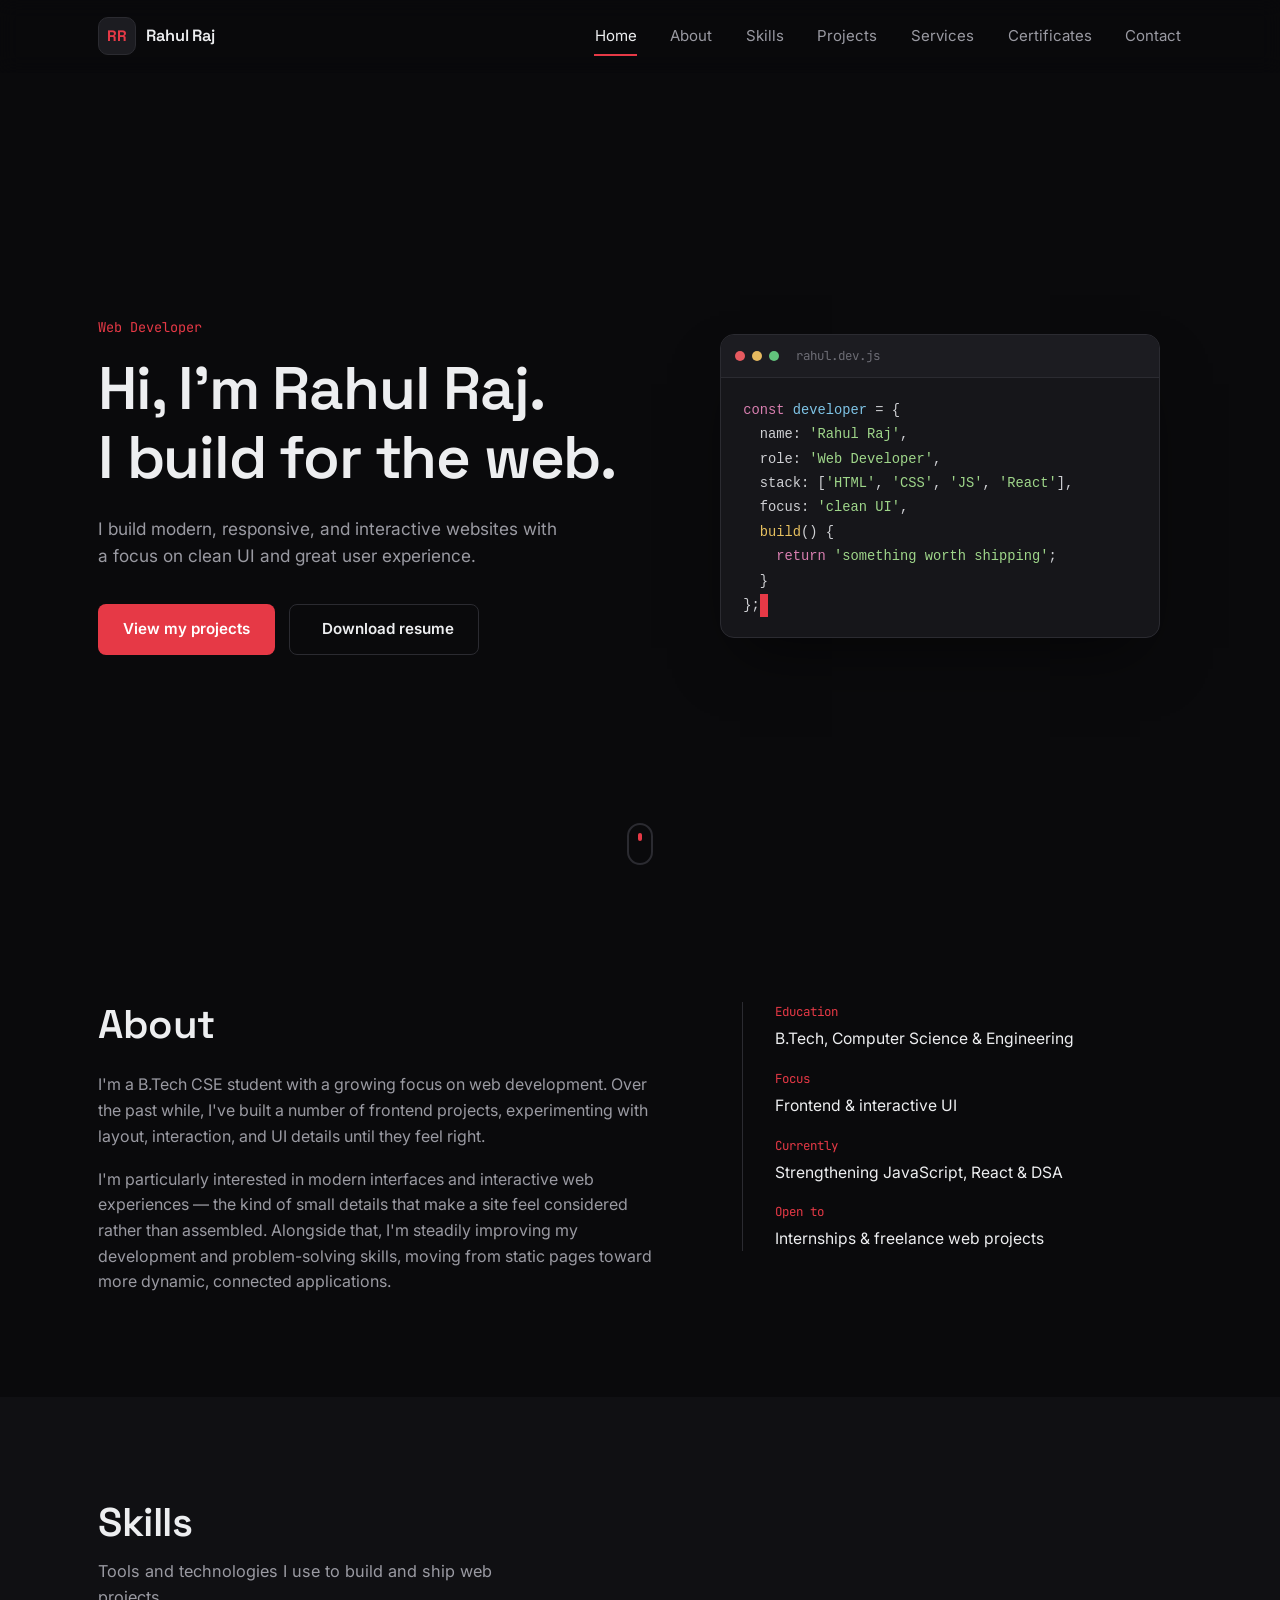
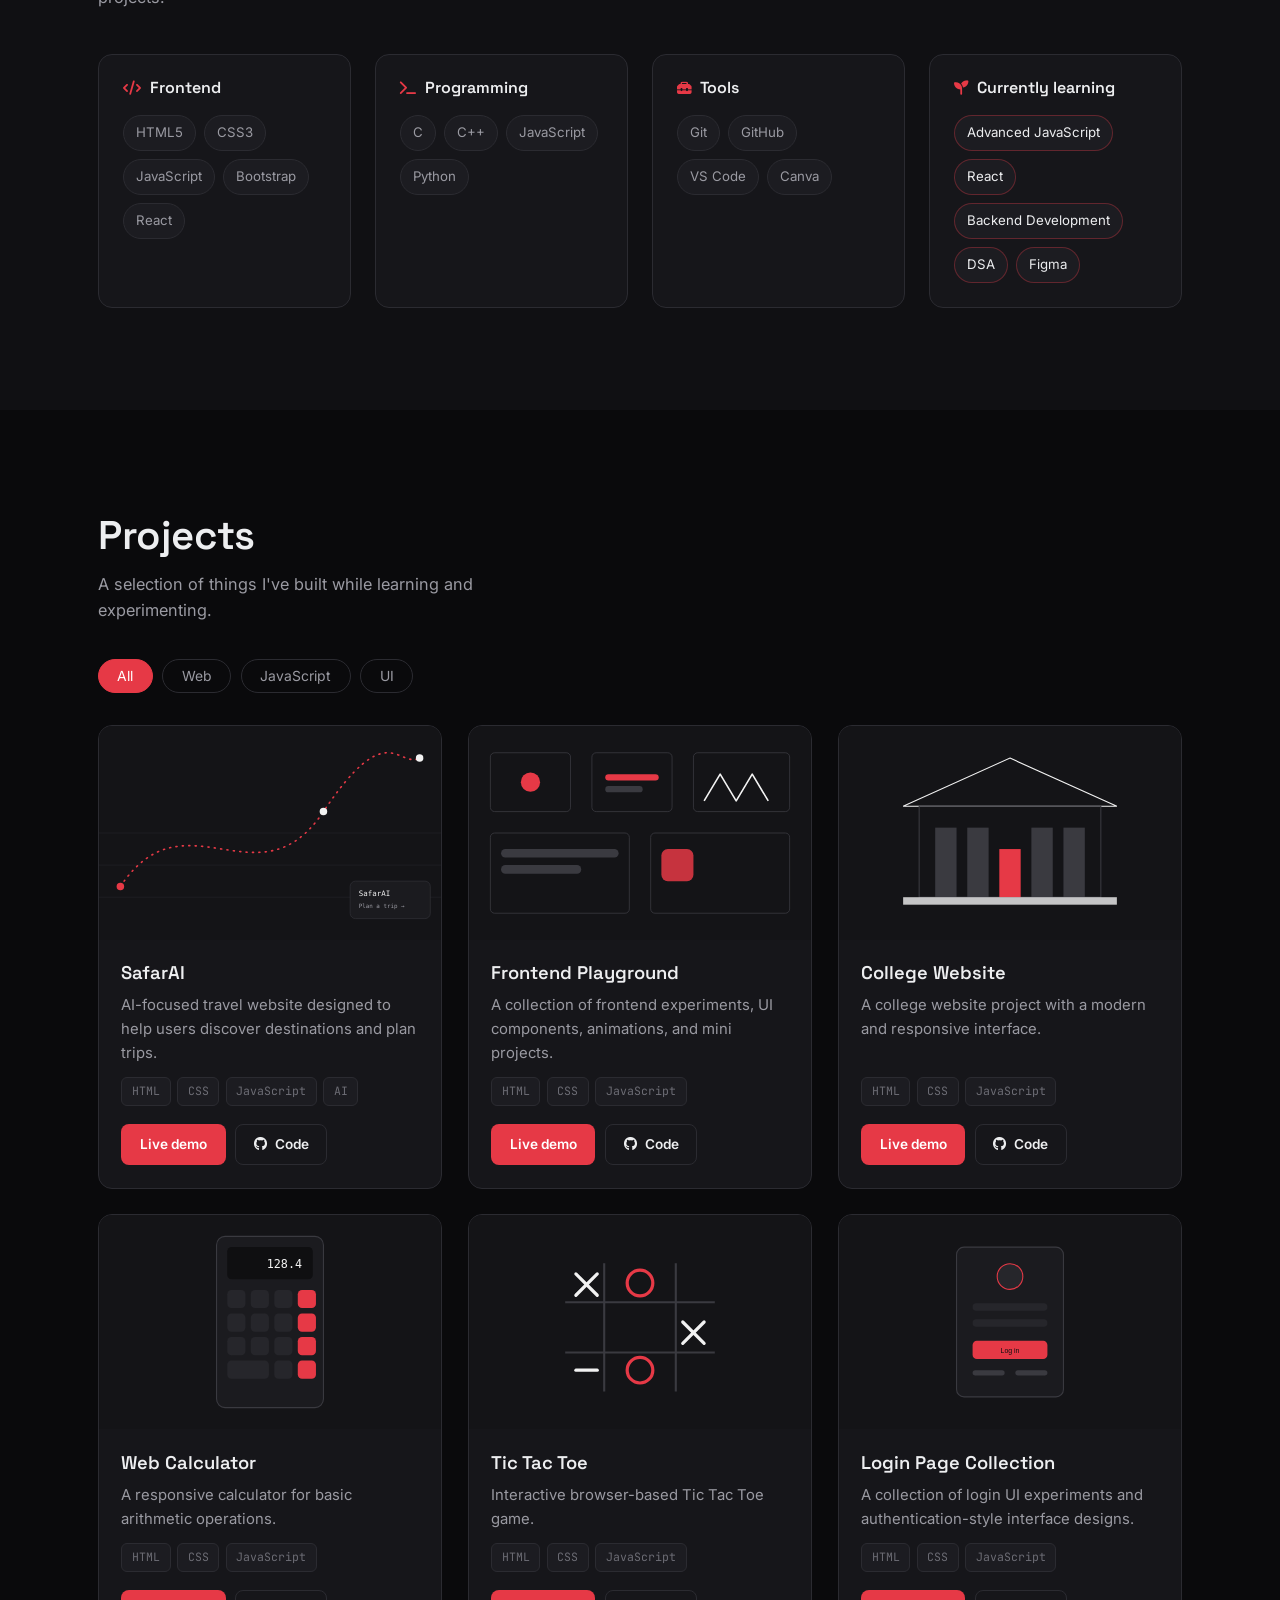
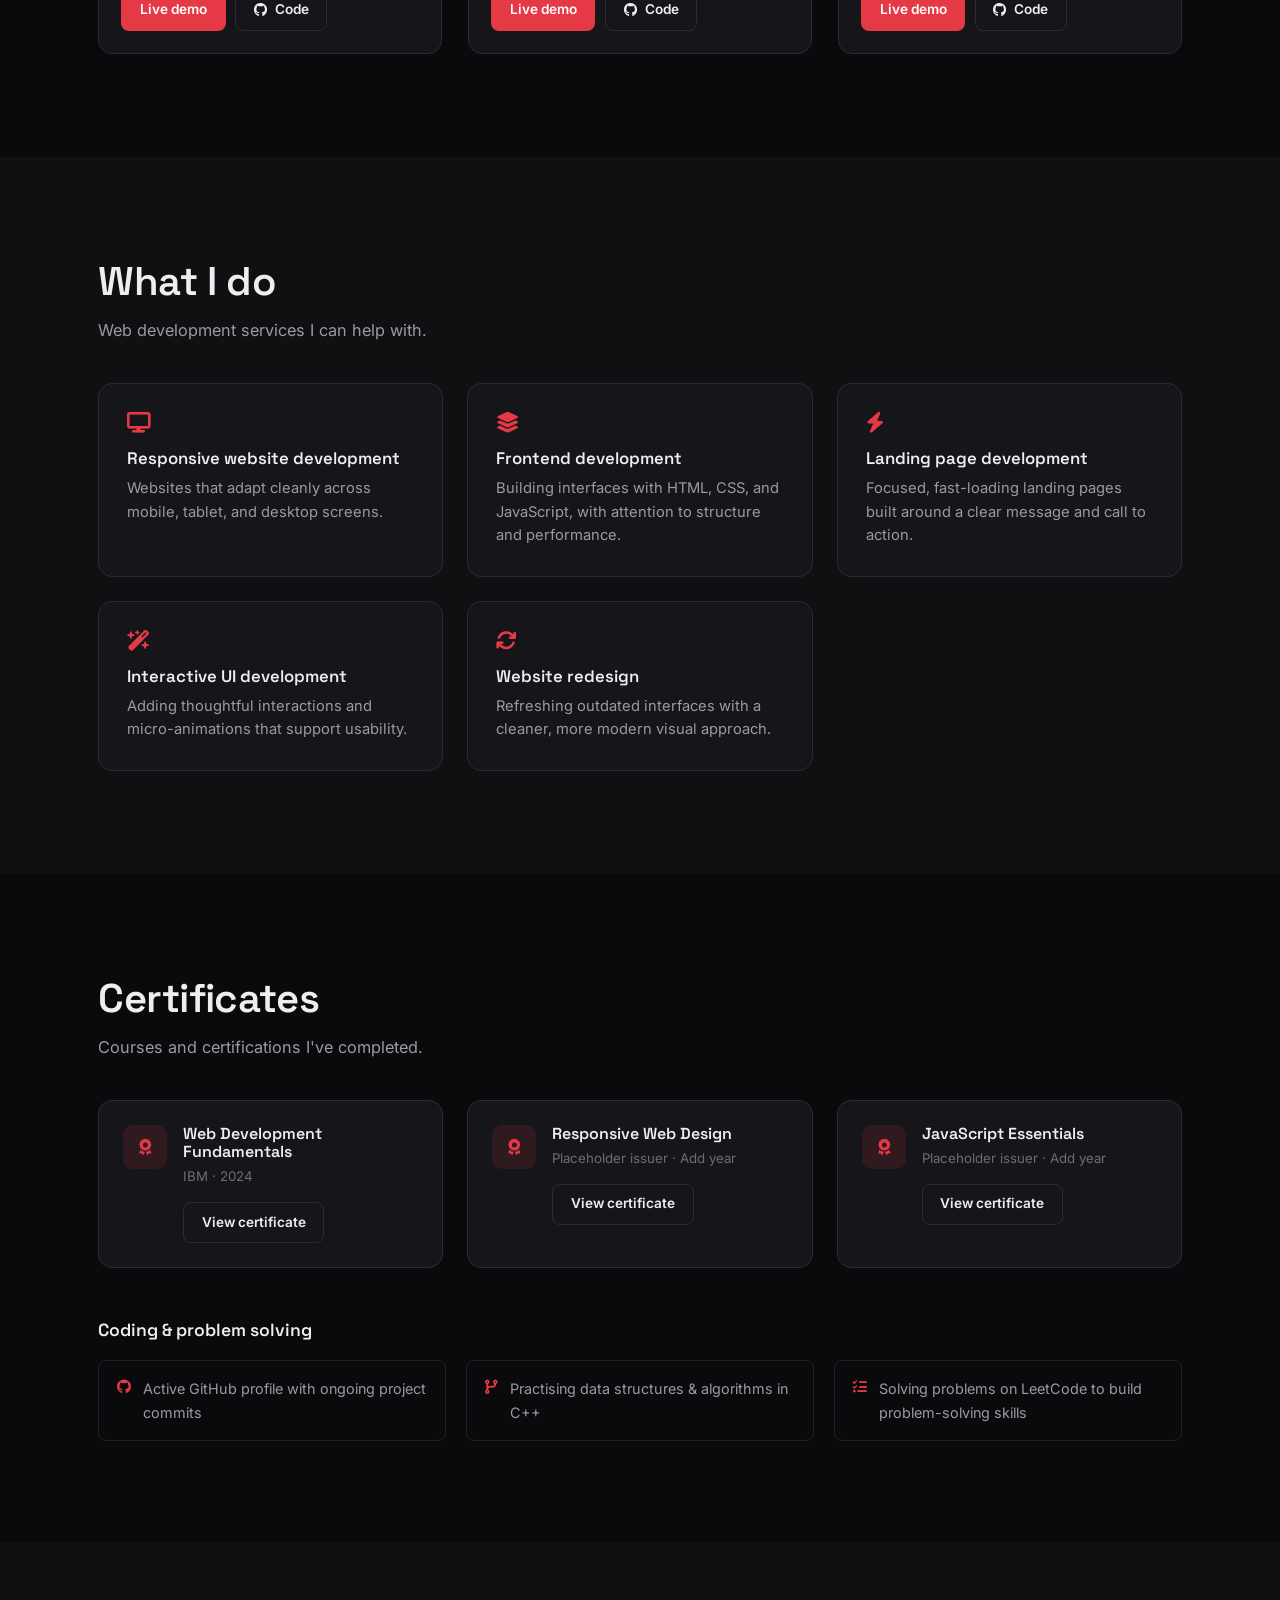
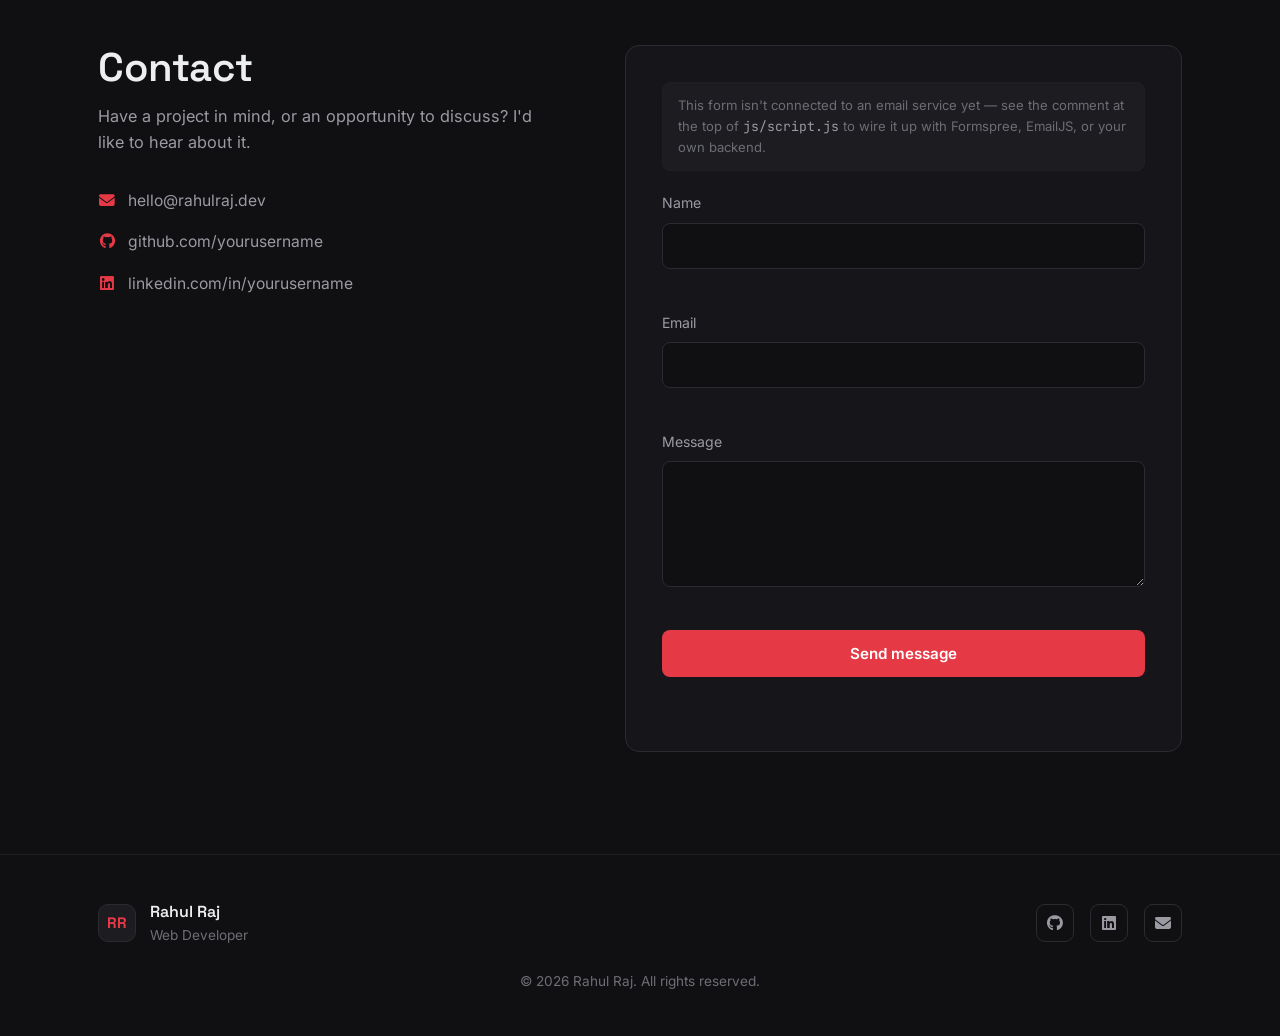
==== index.html @ 6345ec0f "Add files via upload" ====
<!DOCTYPE html>
<html lang="en">
<head>
<meta charset="UTF-8">
<meta name="viewport" content="width=device-width, initial-scale=1.0">
<title>Rahul Raj | Web Developer</title>
<meta name="description" content="Rahul Raj is a Web Developer building modern, responsive, and interactive web experiences. Explore his projects, skills, certificates, and work.">
<meta name="keywords" content="Rahul Raj, Web Developer, Frontend Developer, B.Tech CSE, JavaScript Developer, Portfolio">
<meta name="author" content="Rahul Raj">
<link rel="canonical" href="https://example.com/">

<!-- Open Graph -->
<meta property="og:type" content="website">
<meta property="og:title" content="Rahul Raj | Web Developer">
<meta property="og:description" content="Rahul Raj is a Web Developer building modern, responsive, and interactive web experiences.">
<meta property="og:image" content="assets/images/project-safarai.svg">
<meta property="og:url" content="https://example.com/">

<link rel="icon" type="image/svg+xml" href="assets/icons/favicon.svg">

<!-- Fonts: Space Grotesk (headings/wordmark) + Inter (body) + JetBrains Mono (code accents) -->
<link rel="preconnect" href="https://fonts.googleapis.com">
<link rel="preconnect" href="https://fonts.gstatic.com" crossorigin>
<link href="https://fonts.googleapis.com/css2?family=Space+Grotesk:wght@500;600;700&family=Inter:wght@400;500;600;700&family=JetBrains+Mono:wght@400;500&display=swap" rel="stylesheet">

<!-- Font Awesome -->
<link rel="stylesheet" href="https://cdnjs.cloudflare.com/ajax/libs/font-awesome/6.5.2/css/all.min.css" integrity="sha512-SnH5WK+bZxgPHs44uWIX+LLJAJ9/2PkPKZ5QiAj6Ta86w+fsb2TkcmfRyVX3pBnMFcV7oQPJkl9QevSCWr3W6A==" crossorigin="anonymous" referrerpolicy="no-referrer">

<link rel="stylesheet" href="css/style.css">
</head>
<body>

<a class="skip-link" href="#main">Skip to main content</a>

<!-- ================= NAVBAR ================= -->
<header class="navbar" id="navbar">
  <div class="navbar-inner">
    <a href="#home" class="brand" aria-label="Rahul Raj, home">
      <span class="brand-mark" aria-hidden="true">RR</span>
      <span class="brand-name">Rahul&nbsp;Raj</span>
    </a>

    <nav class="nav-links" id="navLinks" aria-label="Primary">
      <ul>
        <li><a href="#home" class="nav-link active-link" data-nav>Home</a></li>
        <li><a href="#about" class="nav-link" data-nav>About</a></li>
        <li><a href="#skills" class="nav-link" data-nav>Skills</a></li>
        <li><a href="#projects" class="nav-link" data-nav>Projects</a></li>
        <li><a href="#services" class="nav-link" data-nav>Services</a></li>
        <li><a href="#certificates" class="nav-link" data-nav>Certificates</a></li>
        <li><a href="#contact" class="nav-link" data-nav>Contact</a></li>
      </ul>
    </nav>

    <button class="nav-toggle" id="navToggle" aria-label="Open menu" aria-expanded="false" aria-controls="navLinks">
      <span></span><span></span><span></span>
    </button>
  </div>
</header>

<main id="main">

  <!-- ================= HERO ================= -->
  <section class="hero" id="home">
    <div class="hero-inner">
      <div class="hero-copy">
        <p class="hero-kicker">Web Developer</p>
        <h1 class="hero-title">Hi, I'm Rahul Raj.<br>I build for the web.</h1>
        <p class="hero-lead">I build modern, responsive, and interactive websites with a focus on clean UI and great user experience.</p>
        <div class="hero-actions">
          <a href="#projects" class="btn btn-primary">View my projects</a>
          <a href="assets/resume/Rahul_Raj_Resume.pdf" class="btn btn-ghost" download>
            <i class="fa-solid fa-arrow-down-to-bracket" aria-hidden="true"></i> Download resume
          </a>
        </div>
      </div>

      <div class="hero-visual" aria-hidden="true">
        <div class="editor-window">
          <div class="editor-titlebar">
            <span class="dot dot-red"></span><span class="dot dot-yellow"></span><span class="dot dot-green"></span>
            <span class="editor-filename">rahul.dev.js</span>
          </div>
          <pre class="editor-body"><code><span class="tok-key">const</span> <span class="tok-var">developer</span> = {
  <span class="tok-prop">name</span>: <span class="tok-str">'Rahul Raj'</span>,
  <span class="tok-prop">role</span>: <span class="tok-str">'Web Developer'</span>,
  <span class="tok-prop">stack</span>: [<span class="tok-str">'HTML'</span>, <span class="tok-str">'CSS'</span>, <span class="tok-str">'JS'</span>, <span class="tok-str">'React'</span>],
  <span class="tok-prop">focus</span>: <span class="tok-str">'clean UI'</span>,
  <span class="tok-fn">build</span>() {
    <span class="tok-key">return</span> <span class="tok-str">'something worth shipping'</span>;
  }
};<span class="caret">&nbsp;</span></code></pre>
        </div>
      </div>
    </div>

    <a href="#about" class="scroll-cue" aria-label="Scroll to About section">
      <span></span>
    </a>
  </section>

  <!-- ================= ABOUT ================= -->
  <section class="section" id="about">
    <div class="section-inner about-grid">
      <div class="about-copy">
        <h2 class="section-title">About</h2>
        <p>I'm a B.Tech CSE student with a growing focus on web development. Over the past while, I've built a
          number of frontend projects, experimenting with layout, interaction, and UI details until they feel right.</p>
        <p>I'm particularly interested in modern interfaces and interactive web experiences — the kind of small
          details that make a site feel considered rather than assembled. Alongside that, I'm steadily improving
          my development and problem-solving skills, moving from static pages toward more dynamic, connected applications.</p>
      </div>
      <div class="about-facts">
        <div class="fact-item">
          <span class="fact-label">Education</span>
          <span class="fact-value">B.Tech, Computer Science &amp; Engineering</span>
        </div>
        <div class="fact-item">
          <span class="fact-label">Focus</span>
          <span class="fact-value">Frontend &amp; interactive UI</span>
        </div>
        <div class="fact-item">
          <span class="fact-label">Currently</span>
          <span class="fact-value">Strengthening JavaScript, React &amp; DSA</span>
        </div>
        <div class="fact-item">
          <span class="fact-label">Open to</span>
          <span class="fact-value">Internships &amp; freelance web projects</span>
        </div>
      </div>
    </div>
  </section>

  <!-- ================= SKILLS ================= -->
  <section class="section section-alt" id="skills">
    <div class="section-inner">
      <h2 class="section-title">Skills</h2>
      <p class="section-lead">Tools and technologies I use to build and ship web projects.</p>

      <div class="skills-grid">
        <div class="skill-group">
          <h3 class="skill-group-title"><i class="fa-solid fa-code" aria-hidden="true"></i> Frontend</h3>
          <ul class="skill-tags">
            <li>HTML5</li><li>CSS3</li><li>JavaScript</li><li>Bootstrap</li><li>React</li>
          </ul>
        </div>
        <div class="skill-group">
          <h3 class="skill-group-title"><i class="fa-solid fa-terminal" aria-hidden="true"></i> Programming</h3>
          <ul class="skill-tags">
            <li>C</li><li>C++</li><li>JavaScript</li><li>Python</li>
          </ul>
        </div>
        <div class="skill-group">
          <h3 class="skill-group-title"><i class="fa-solid fa-toolbox" aria-hidden="true"></i> Tools</h3>
          <ul class="skill-tags">
            <li>Git</li><li>GitHub</li><li>VS Code</li><li>Canva</li>
          </ul>
        </div>
        <div class="skill-group">
          <h3 class="skill-group-title"><i class="fa-solid fa-seedling" aria-hidden="true"></i> Currently learning</h3>
          <ul class="skill-tags skill-tags-learning">
            <li>Advanced JavaScript</li><li>React</li><li>Backend Development</li><li>DSA</li><li>Figma</li>
          </ul>
        </div>
      </div>
    </div>
  </section>

  <!-- ================= PROJECTS ================= -->
  <section class="section" id="projects">
    <div class="section-inner">
      <h2 class="section-title">Projects</h2>
      <p class="section-lead">A selection of things I've built while learning and experimenting.</p>

      <div class="filter-bar" role="tablist" aria-label="Filter projects by category">
        <button class="filter-btn is-active" data-filter="all" role="tab" aria-selected="true">All</button>
        <button class="filter-btn" data-filter="web" role="tab" aria-selected="false">Web</button>
        <button class="filter-btn" data-filter="javascript" role="tab" aria-selected="false">JavaScript</button>
        <button class="filter-btn" data-filter="ui" role="tab" aria-selected="false">UI</button>
      </div>

      <div class="projects-grid" id="projectsGrid">

        <article class="project-card" data-category="web javascript">
          <div class="project-media">
            <img src="assets/images/project-safarai.svg" alt="Screenshot placeholder of the SafarAI travel planning website" loading="lazy" width="640" height="400">
          </div>
          <div class="project-body">
            <h3 class="project-title">SafarAI</h3>
            <p class="project-desc">AI-focused travel website designed to help users discover destinations and plan trips.</p>
            <ul class="tech-tags">
              <li>HTML</li><li>CSS</li><li>JavaScript</li><li>AI</li>
            </ul>
            <div class="project-actions">
              <a href="#" class="btn btn-small btn-primary" aria-label="View live demo of SafarAI">Live demo</a>
              <a href="#" class="btn btn-small btn-ghost" aria-label="View SafarAI source code on GitHub"><i class="fa-brands fa-github" aria-hidden="true"></i> Code</a>
            </div>
          </div>
        </article>

        <article class="project-card" data-category="web ui">
          <div class="project-media">
            <img src="assets/images/project-playground.svg" alt="Screenshot placeholder of the Frontend Playground project" loading="lazy" width="640" height="400">
          </div>
          <div class="project-body">
            <h3 class="project-title">Frontend Playground</h3>
            <p class="project-desc">A collection of frontend experiments, UI components, animations, and mini projects.</p>
            <ul class="tech-tags">
              <li>HTML</li><li>CSS</li><li>JavaScript</li>
            </ul>
            <div class="project-actions">
              <a href="#" class="btn btn-small btn-primary" aria-label="View live demo of Frontend Playground">Live demo</a>
              <a href="#" class="btn btn-small btn-ghost" aria-label="View Frontend Playground source code on GitHub"><i class="fa-brands fa-github" aria-hidden="true"></i> Code</a>
            </div>
          </div>
        </article>

        <article class="project-card" data-category="web ui">
          <div class="project-media">
            <img src="assets/images/project-college.svg" alt="Screenshot placeholder of the College Website project" loading="lazy" width="640" height="400">
          </div>
          <div class="project-body">
            <h3 class="project-title">College Website</h3>
            <p class="project-desc">A college website project with a modern and responsive interface.</p>
            <ul class="tech-tags">
              <li>HTML</li><li>CSS</li><li>JavaScript</li>
            </ul>
            <div class="project-actions">
              <a href="#" class="btn btn-small btn-primary" aria-label="View live demo of College Website">Live demo</a>
              <a href="#" class="btn btn-small btn-ghost" aria-label="View College Website source code on GitHub"><i class="fa-brands fa-github" aria-hidden="true"></i> Code</a>
            </div>
          </div>
        </article>

        <article class="project-card" data-category="javascript ui">
          <div class="project-media">
            <img src="assets/images/project-calculator.svg" alt="Screenshot placeholder of the Web Calculator project" loading="lazy" width="640" height="400">
          </div>
          <div class="project-body">
            <h3 class="project-title">Web Calculator</h3>
            <p class="project-desc">A responsive calculator for basic arithmetic operations.</p>
            <ul class="tech-tags">
              <li>HTML</li><li>CSS</li><li>JavaScript</li>
            </ul>
            <div class="project-actions">
              <a href="#" class="btn btn-small btn-primary" aria-label="View live demo of Web Calculator">Live demo</a>
              <a href="#" class="btn btn-small btn-ghost" aria-label="View Web Calculator source code on GitHub"><i class="fa-brands fa-github" aria-hidden="true"></i> Code</a>
            </div>
          </div>
        </article>

        <article class="project-card" data-category="javascript">
          <div class="project-media">
            <img src="assets/images/project-tictactoe.svg" alt="Screenshot placeholder of the Tic Tac Toe game" loading="lazy" width="640" height="400">
          </div>
          <div class="project-body">
            <h3 class="project-title">Tic Tac Toe</h3>
            <p class="project-desc">Interactive browser-based Tic Tac Toe game.</p>
            <ul class="tech-tags">
              <li>HTML</li><li>CSS</li><li>JavaScript</li>
            </ul>
            <div class="project-actions">
              <a href="#" class="btn btn-small btn-primary" aria-label="View live demo of Tic Tac Toe">Live demo</a>
              <a href="#" class="btn btn-small btn-ghost" aria-label="View Tic Tac Toe source code on GitHub"><i class="fa-brands fa-github" aria-hidden="true"></i> Code</a>
            </div>
          </div>
        </article>

        <article class="project-card" data-category="ui">
          <div class="project-media">
            <img src="assets/images/project-login.svg" alt="Screenshot placeholder of the Login Page Collection project" loading="lazy" width="640" height="400">
          </div>
          <div class="project-body">
            <h3 class="project-title">Login Page Collection</h3>
            <p class="project-desc">A collection of login UI experiments and authentication-style interface designs.</p>
            <ul class="tech-tags">
              <li>HTML</li><li>CSS</li><li>JavaScript</li>
            </ul>
            <div class="project-actions">
              <a href="#" class="btn btn-small btn-primary" aria-label="View live demo of Login Page Collection">Live demo</a>
              <a href="#" class="btn btn-small btn-ghost" aria-label="View Login Page Collection source code on GitHub"><i class="fa-brands fa-github" aria-hidden="true"></i> Code</a>
            </div>
          </div>
        </article>

      </div>

      <p class="filter-empty" id="filterEmpty" hidden>No projects in this category yet.</p>
    </div>
  </section>

  <!-- ================= SERVICES ================= -->
  <section class="section section-alt" id="services">
    <div class="section-inner">
      <h2 class="section-title">What I do</h2>
      <p class="section-lead">Web development services I can help with.</p>

      <div class="services-grid">
        <div class="service-card">
          <i class="fa-solid fa-display service-icon" aria-hidden="true"></i>
          <h3 class="service-title">Responsive website development</h3>
          <p class="service-desc">Websites that adapt cleanly across mobile, tablet, and desktop screens.</p>
        </div>
        <div class="service-card">
          <i class="fa-solid fa-layer-group service-icon" aria-hidden="true"></i>
          <h3 class="service-title">Frontend development</h3>
          <p class="service-desc">Building interfaces with HTML, CSS, and JavaScript, with attention to structure and performance.</p>
        </div>
        <div class="service-card">
          <i class="fa-solid fa-bolt service-icon" aria-hidden="true"></i>
          <h3 class="service-title">Landing page development</h3>
          <p class="service-desc">Focused, fast-loading landing pages built around a clear message and call to action.</p>
        </div>
        <div class="service-card">
          <i class="fa-solid fa-wand-magic-sparkles service-icon" aria-hidden="true"></i>
          <h3 class="service-title">Interactive UI development</h3>
          <p class="service-desc">Adding thoughtful interactions and micro-animations that support usability.</p>
        </div>
        <div class="service-card">
          <i class="fa-solid fa-arrows-rotate service-icon" aria-hidden="true"></i>
          <h3 class="service-title">Website redesign</h3>
          <p class="service-desc">Refreshing outdated interfaces with a cleaner, more modern visual approach.</p>
        </div>
      </div>
    </div>
  </section>

  <!-- ================= CERTIFICATES ================= -->
  <section class="section" id="certificates">
    <div class="section-inner">
      <h2 class="section-title">Certificates</h2>
      <p class="section-lead">Courses and certifications I've completed.</p>

      <div class="cert-grid">
        <div class="cert-card">
          <div class="cert-icon"><i class="fa-solid fa-award" aria-hidden="true"></i></div>
          <div class="cert-body">
            <h3 class="cert-name">Web Development Fundamentals</h3>
            <p class="cert-meta">IBM &middot; 2024</p>
            <a href="#" class="btn btn-small btn-ghost">View certificate</a>
          </div>
        </div>
        <div class="cert-card">
          <div class="cert-icon"><i class="fa-solid fa-award" aria-hidden="true"></i></div>
          <div class="cert-body">
            <h3 class="cert-name">Responsive Web Design</h3>
            <p class="cert-meta">Placeholder issuer &middot; Add year</p>
            <a href="#" class="btn btn-small btn-ghost">View certificate</a>
          </div>
        </div>
        <div class="cert-card">
          <div class="cert-icon"><i class="fa-solid fa-award" aria-hidden="true"></i></div>
          <div class="cert-body">
            <h3 class="cert-name">JavaScript Essentials</h3>
            <p class="cert-meta">Placeholder issuer &middot; Add year</p>
            <a href="#" class="btn btn-small btn-ghost">View certificate</a>
          </div>
        </div>
      </div>

      <div class="achievements">
        <h3 class="achievements-title">Coding &amp; problem solving</h3>
        <div class="achievements-row">
          <div class="achv-item"><i class="fa-brands fa-github" aria-hidden="true"></i><span>Active GitHub profile with ongoing project commits</span></div>
          <div class="achv-item"><i class="fa-solid fa-code-branch" aria-hidden="true"></i><span>Practising data structures &amp; algorithms in C++</span></div>
          <div class="achv-item"><i class="fa-solid fa-list-check" aria-hidden="true"></i><span>Solving problems on LeetCode to build problem-solving skills</span></div>
        </div>
      </div>
    </div>
  </section>

  <!-- ================= CONTACT ================= -->
  <section class="section section-alt" id="contact">
    <div class="section-inner contact-grid">
      <div class="contact-copy">
        <h2 class="section-title">Contact</h2>
        <p class="section-lead">Have a project in mind, or an opportunity to discuss? I'd like to hear about it.</p>

        <ul class="contact-links">
          <li>
            <a href="mailto:hello@rahulraj.dev">
              <i class="fa-solid fa-envelope" aria-hidden="true"></i> hello@rahulraj.dev
            </a>
          </li>
          <li>
            <a href="https://github.com/yourusername" target="_blank" rel="noopener noreferrer">
              <i class="fa-brands fa-github" aria-hidden="true"></i> github.com/yourusername
            </a>
          </li>
          <li>
            <a href="https://linkedin.com/in/yourusername" target="_blank" rel="noopener noreferrer">
              <i class="fa-brands fa-linkedin" aria-hidden="true"></i> linkedin.com/in/yourusername
            </a>
          </li>
        </ul>
      </div>

      <form class="contact-form" id="contactForm" novalidate>
        <p class="form-note">This form isn't connected to an email service yet — see the comment at the top of <code>js/script.js</code> to wire it up with Formspree, EmailJS, or your own backend.</p>

        <div class="form-field">
          <label for="name">Name</label>
          <input type="text" id="name" name="name" autocomplete="name" required aria-describedby="nameError">
          <span class="form-error" id="nameError" role="alert"></span>
        </div>

        <div class="form-field">
          <label for="email">Email</label>
          <input type="email" id="email" name="email" autocomplete="email" required aria-describedby="emailError">
          <span class="form-error" id="emailError" role="alert"></span>
        </div>

        <div class="form-field">
          <label for="message">Message</label>
          <textarea id="message" name="message" rows="5" required aria-describedby="messageError"></textarea>
          <span class="form-error" id="messageError" role="alert"></span>
        </div>

        <button type="submit" class="btn btn-primary btn-block">Send message</button>

        <p class="form-status" id="formStatus" role="status" aria-live="polite"></p>
      </form>
    </div>
  </section>

</main>

<!-- ================= FOOTER ================= -->
<footer class="footer">
  <div class="footer-inner">
    <div class="footer-brand">
      <span class="brand-mark" aria-hidden="true">RR</span>
      <div>
        <p class="footer-name">Rahul Raj</p>
        <p class="footer-role">Web Developer</p>
      </div>
    </div>

    <div class="footer-social">
      <a href="https://github.com/yourusername" target="_blank" rel="noopener noreferrer" aria-label="GitHub"><i class="fa-brands fa-github" aria-hidden="true"></i></a>
      <a href="https://linkedin.com/in/yourusername" target="_blank" rel="noopener noreferrer" aria-label="LinkedIn"><i class="fa-brands fa-linkedin" aria-hidden="true"></i></a>
      <a href="mailto:hello@rahulraj.dev" aria-label="Email"><i class="fa-solid fa-envelope" aria-hidden="true"></i></a>
    </div>

    <p class="footer-copy">&copy; <span id="year"></span> Rahul Raj. All rights reserved.</p>
  </div>

  <button class="back-to-top" id="backToTop" aria-label="Back to top">
    <i class="fa-solid fa-arrow-up" aria-hidden="true"></i>
  </button>
</footer>

<script src="js/script.js" defer></script>
</body>
</html>
---- css/style.css ----
/* =========================================================
   Rahul Raj — Portfolio
   Design tokens
   ========================================================= */
:root {
  /* Color */
  --bg: #0a0a0c;
  --bg-soft: #101013;
  --surface: #16161a;
  --surface-2: #1c1c21;
  --border: #2b2b31;
  --border-soft: #202024;
  --text: #edeef0;
  --text-muted: #9a9aa2;
  --text-faint: #6d6d75;
  --accent: #c6303f;
  --accent-strong: #e63946;
  --accent-soft: rgba(230, 57, 70, 0.12);
  --accent-border: rgba(230, 57, 70, 0.35);
  --on-accent: #0a0a0c;

  /* Type */
  --font-display: 'Space Grotesk', 'Segoe UI', sans-serif;
  --font-body: 'Inter', 'Segoe UI', sans-serif;
  --font-mono: 'JetBrains Mono', 'SFMono-Regular', Consolas, monospace;

  /* Layout */
  --container: 1180px;
  --gutter: clamp(1.25rem, 4vw, 3rem);
  --radius-s: 8px;
  --radius-m: 14px;
  --radius-l: 20px;

  /* Motion */
  --ease: cubic-bezier(0.22, 1, 0.36, 1);
  --dur-s: 0.18s;
  --dur-m: 0.35s;
}

/* =========================================================
   Reset & base
   ========================================================= */
*, *::before, *::after { box-sizing: border-box; }

html {
  scroll-behavior: smooth;
  scroll-padding-top: 84px;
}

body {
  margin: 0;
  background: var(--bg);
  color: var(--text);
  font-family: var(--font-body);
  font-size: 16px;
  line-height: 1.6;
  -webkit-font-smoothing: antialiased;
  overflow-x: hidden;
}

img { max-width: 100%; display: block; }

a { color: inherit; text-decoration: none; }

ul { list-style: none; margin: 0; padding: 0; }

h1, h2, h3, h4 {
  font-family: var(--font-display);
  font-weight: 600;
  line-height: 1.15;
  margin: 0;
  color: var(--text);
}

p { margin: 0; }

button {
  font-family: inherit;
  cursor: pointer;
  background: none;
  border: none;
  color: inherit;
}

input, textarea {
  font-family: inherit;
  font-size: 1rem;
  color: var(--text);
}

:focus-visible {
  outline: 2px solid var(--accent-strong);
  outline-offset: 3px;
  border-radius: 4px;
}

.skip-link {
  position: absolute;
  left: -999px;
  top: 0;
  background: var(--accent-strong);
  color: #fff;
  padding: 0.75rem 1.25rem;
  z-index: 200;
  border-radius: 0 0 8px 0;
}
.skip-link:focus {
  left: 0;
}

@media (prefers-reduced-motion: reduce) {
  html { scroll-behavior: auto; }
  *, *::before, *::after {
    animation-duration: 0.001ms !important;
    animation-iteration-count: 1 !important;
    transition-duration: 0.001ms !important;
    scroll-behavior: auto !important;
  }
}

/* =========================================================
   Shared layout helpers
   ========================================================= */
.section-inner, .navbar-inner, .hero-inner, .footer-inner {
  max-width: var(--container);
  margin: 0 auto;
  padding-left: var(--gutter);
  padding-right: var(--gutter);
}

.section { padding: clamp(4rem, 8vw, 6.5rem) 0; }
.section-alt { background: var(--bg-soft); }

.section-title {
  font-size: clamp(1.9rem, 3.5vw, 2.5rem);
  letter-spacing: -0.01em;
}

.section-lead {
  color: var(--text-muted);
  max-width: 46ch;
  margin-top: 0.75rem;
  font-size: 1.02rem;
}

/* Reveal-on-scroll (one calm entrance, applied per-section not per-child) */
.reveal {
  opacity: 0;
  transform: translateY(18px);
  transition: opacity 0.7s var(--ease), transform 0.7s var(--ease);
}
.reveal.is-visible {
  opacity: 1;
  transform: translateY(0);
}
@media (prefers-reduced-motion: reduce) {
  .reveal { opacity: 1; transform: none; transition: none; }
}

/* Buttons */
.btn {
  display: inline-flex;
  align-items: center;
  justify-content: center;
  gap: 0.5rem;
  padding: 0.8rem 1.5rem;
  border-radius: var(--radius-s);
  font-weight: 600;
  font-size: 0.95rem;
  border: 1px solid transparent;
  transition: transform var(--dur-s) var(--ease), background var(--dur-s) var(--ease), border-color var(--dur-s) var(--ease), color var(--dur-s) var(--ease);
  white-space: nowrap;
}
.btn-primary {
  background: var(--accent-strong);
  color: #fff;
}
.btn-primary:hover { background: #d43140; transform: translateY(-1px); }
.btn-ghost {
  background: transparent;
  color: var(--text);
  border-color: var(--border);
}
.btn-ghost:hover {
  border-color: var(--accent-border);
  color: var(--accent-strong);
}
.btn-small { padding: 0.55rem 1.1rem; font-size: 0.85rem; }
.btn-block { width: 100%; }

/* =========================================================
   Navbar
   ========================================================= */
.navbar {
  position: fixed;
  inset: 0 0 auto 0;
  z-index: 100;
  background: rgba(10, 10, 12, 0.35);
  backdrop-filter: blur(10px);
  -webkit-backdrop-filter: blur(10px);
  border-bottom: 1px solid transparent;
  transition: background var(--dur-m) var(--ease), border-color var(--dur-m) var(--ease), box-shadow var(--dur-m) var(--ease);
}
.navbar.is-scrolled {
  background: rgba(10, 10, 12, 0.82);
  border-bottom-color: var(--border-soft);
  box-shadow: 0 8px 24px rgba(0, 0, 0, 0.25);
}
.navbar-inner {
  height: 72px;
  display: flex;
  align-items: center;
  justify-content: space-between;
  gap: 1rem;
}

.brand {
  display: inline-flex;
  align-items: center;
  gap: 0.65rem;
}
.brand-mark {
  display: inline-grid;
  place-items: center;
  width: 38px;
  height: 38px;
  border-radius: 10px;
  background: var(--surface-2);
  border: 1px solid var(--border);
  color: var(--accent-strong);
  font-family: var(--font-display);
  font-weight: 700;
  font-size: 0.95rem;
}
.brand-name {
  font-family: var(--font-display);
  font-weight: 600;
  font-size: 1.02rem;
  letter-spacing: -0.01em;
}

.nav-links ul {
  display: flex;
  align-items: center;
  gap: 2rem;
}
.nav-link {
  position: relative;
  font-size: 0.94rem;
  color: var(--text-muted);
  padding: 0.4rem 0.05rem;
  transition: color var(--dur-s) var(--ease);
}
.nav-link::after {
  content: '';
  position: absolute;
  left: 0; right: 0; bottom: -4px;
  height: 2px;
  background: var(--accent-strong);
  transform: scaleX(0);
  transform-origin: left;
  transition: transform var(--dur-m) var(--ease);
}
.nav-link:hover { color: var(--text); }
.nav-link.active-link { color: var(--text); }
.nav-link.active-link::after { transform: scaleX(1); }

.nav-toggle {
  display: none;
  width: 40px;
  height: 40px;
  border-radius: 8px;
  flex-direction: column;
  align-items: center;
  justify-content: center;
  gap: 5px;
  border: 1px solid var(--border);
}
.nav-toggle span {
  display: block;
  width: 20px;
  height: 2px;
  background: var(--text);
  transition: transform var(--dur-m) var(--ease), opacity var(--dur-s) var(--ease);
}
.nav-toggle[aria-expanded="true"] span:nth-child(1) { transform: translateY(7px) rotate(45deg); }
.nav-toggle[aria-expanded="true"] span:nth-child(2) { opacity: 0; }
.nav-toggle[aria-expanded="true"] span:nth-child(3) { transform: translateY(-7px) rotate(-45deg); }

/* =========================================================
   Hero
   ========================================================= */
.hero {
  position: relative;
  min-height: 100svh;
  display: flex;
  align-items: center;
  padding-top: 72px;
}
.hero-inner {
  width: 100%;
  display: grid;
  grid-template-columns: 1.05fr 0.95fr;
  gap: clamp(2rem, 5vw, 4rem);
  align-items: center;
}

.hero-kicker {
  font-family: var(--font-mono);
  font-size: 0.85rem;
  color: var(--accent-strong);
  margin-bottom: 1rem;
}
.hero-title {
  font-size: clamp(2.4rem, 5.4vw, 3.75rem);
  letter-spacing: -0.02em;
  max-width: 14ch;
}
.hero-lead {
  margin-top: 1.4rem;
  color: var(--text-muted);
  font-size: 1.08rem;
  max-width: 42ch;
}
.hero-actions {
  display: flex;
  flex-wrap: wrap;
  gap: 0.9rem;
  margin-top: 2.1rem;
}

/* Editor mockup */
.hero-visual { display: flex; justify-content: center; }
.editor-window {
  width: 100%;
  max-width: 440px;
  background: var(--surface);
  border: 1px solid var(--border);
  border-radius: var(--radius-m);
  overflow: hidden;
  box-shadow: 0 30px 60px -20px rgba(0, 0, 0, 0.55);
}
.editor-titlebar {
  display: flex;
  align-items: center;
  gap: 7px;
  padding: 0.7rem 0.9rem;
  background: var(--surface-2);
  border-bottom: 1px solid var(--border);
}
.dot { width: 10px; height: 10px; border-radius: 50%; }
.dot-red { background: #e6595f; }
.dot-yellow { background: #e6b95f; }
.dot-green { background: #62c37c; }
.editor-filename {
  margin-left: 0.6rem;
  font-family: var(--font-mono);
  font-size: 0.78rem;
  color: var(--text-faint);
}
.editor-body {
  margin: 0;
  padding: 1.25rem 1.4rem;
  font-family: var(--font-mono);
  font-size: 0.86rem;
  line-height: 1.7;
  color: #cfd0d4;
  overflow-x: auto;
}
.tok-key { color: #d97fb0; }
.tok-var { color: #7fc4e6; }
.tok-prop { color: #cfd0d4; }
.tok-str { color: #9fd68a; }
.tok-fn { color: #e6c05f; }
.caret {
  display: inline-block;
  width: 8px;
  background: var(--accent-strong);
  animation: blink 1.1s steps(1) infinite;
}
@keyframes blink { 50% { opacity: 0; } }

.scroll-cue {
  position: absolute;
  left: 50%;
  bottom: 2.2rem;
  transform: translateX(-50%);
  width: 26px;
  height: 42px;
  border: 2px solid var(--border);
  border-radius: 20px;
  display: grid;
  place-items: start center;
  padding-top: 8px;
}
.scroll-cue span {
  width: 4px;
  height: 8px;
  background: var(--accent-strong);
  border-radius: 3px;
  animation: scrollcue 1.8s var(--ease) infinite;
}
@keyframes scrollcue {
  0% { transform: translateY(0); opacity: 1; }
  70% { transform: translateY(12px); opacity: 0; }
  100% { opacity: 0; }
}

/* =========================================================
   About
   ========================================================= */
.about-grid {
  display: grid;
  grid-template-columns: 1.3fr 1fr;
  gap: clamp(2rem, 6vw, 4.5rem);
  align-items: start;
}
.about-copy p {
  color: var(--text-muted);
  margin-top: 1.1rem;
  max-width: 62ch;
}
.about-copy p:first-of-type { margin-top: 1.5rem; }

.about-facts {
  display: grid;
  gap: 1.1rem;
  border-left: 1px solid var(--border);
  padding-left: clamp(1.25rem, 3vw, 2rem);
}
.fact-item { display: grid; gap: 0.25rem; }
.fact-label {
  font-family: var(--font-mono);
  font-size: 0.78rem;
  color: var(--accent-strong);
}
.fact-value { color: var(--text); font-size: 0.98rem; }

/* =========================================================
   Skills
   ========================================================= */
.skills-grid {
  margin-top: 2.75rem;
  display: grid;
  grid-template-columns: repeat(4, 1fr);
  gap: 1.5rem;
}
.skill-group {
  background: var(--surface);
  border: 1px solid var(--border);
  border-radius: var(--radius-m);
  padding: 1.5rem;
}
.skill-group-title {
  font-size: 1rem;
  display: flex;
  align-items: center;
  gap: 0.55rem;
  color: var(--text);
}
.skill-group-title i { color: var(--accent-strong); font-size: 0.9rem; }
.skill-tags {
  margin-top: 1.1rem;
  display: flex;
  flex-wrap: wrap;
  gap: 0.5rem;
}
.skill-tags li {
  font-size: 0.83rem;
  padding: 0.4rem 0.75rem;
  border-radius: 999px;
  background: var(--surface-2);
  border: 1px solid var(--border);
  color: var(--text-muted);
}
.skill-tags-learning li {
  border-color: var(--accent-border);
  color: var(--text);
}

/* =========================================================
   Projects
   ========================================================= */
.filter-bar {
  margin-top: 2.25rem;
  display: flex;
  flex-wrap: wrap;
  gap: 0.6rem;
}
.filter-btn {
  padding: 0.5rem 1.15rem;
  border-radius: 999px;
  border: 1px solid var(--border);
  color: var(--text-muted);
  font-size: 0.87rem;
  transition: all var(--dur-s) var(--ease);
}
.filter-btn:hover { color: var(--text); border-color: var(--text-faint); }
.filter-btn.is-active {
  background: var(--accent-strong);
  border-color: var(--accent-strong);
  color: #fff;
}

.projects-grid {
  margin-top: 2rem;
  display: grid;
  grid-template-columns: repeat(3, 1fr);
  gap: 1.6rem;
}
.project-card {
  background: var(--surface);
  border: 1px solid var(--border);
  border-radius: var(--radius-m);
  overflow: hidden;
  display: flex;
  flex-direction: column;
  transition: transform var(--dur-m) var(--ease), border-color var(--dur-m) var(--ease);
}
.project-card:hover { transform: translateY(-4px); border-color: var(--accent-border); }
.project-card.is-hidden { display: none; }

.project-media {
  aspect-ratio: 16 / 10;
  overflow: hidden;
  background: var(--surface-2);
}
.project-media img {
  width: 100%;
  height: 100%;
  object-fit: cover;
  transition: transform var(--dur-m) var(--ease);
}
.project-card:hover .project-media img { transform: scale(1.06); }

.project-body {
  padding: 1.4rem;
  display: flex;
  flex-direction: column;
  gap: 0.7rem;
  flex-grow: 1;
}
.project-title { font-size: 1.15rem; }
.project-desc { color: var(--text-muted); font-size: 0.93rem; flex-grow: 1; }

.tech-tags {
  display: flex;
  flex-wrap: wrap;
  gap: 0.4rem;
}
.tech-tags li {
  font-family: var(--font-mono);
  font-size: 0.72rem;
  padding: 0.28rem 0.6rem;
  border-radius: 6px;
  background: var(--surface-2);
  color: var(--text-faint);
  border: 1px solid var(--border);
}

.project-actions {
  display: flex;
  gap: 0.6rem;
  margin-top: 0.4rem;
}

.filter-empty {
  margin-top: 2rem;
  color: var(--text-faint);
  text-align: center;
}

/* =========================================================
   Services
   ========================================================= */
.services-grid {
  margin-top: 2.5rem;
  display: grid;
  grid-template-columns: repeat(3, 1fr);
  gap: 1.5rem;
}
.service-card {
  padding: 1.75rem;
  border-radius: var(--radius-m);
  border: 1px solid var(--border);
  background: var(--surface);
  transition: border-color var(--dur-m) var(--ease), transform var(--dur-m) var(--ease);
}
.service-card:hover { border-color: var(--accent-border); transform: translateY(-3px); }
.service-icon {
  font-size: 1.3rem;
  color: var(--accent-strong);
  margin-bottom: 1rem;
}
.service-title { font-size: 1.05rem; margin-bottom: 0.55rem; }
.service-desc { color: var(--text-muted); font-size: 0.92rem; }

/* =========================================================
   Certificates & achievements
   ========================================================= */
.cert-grid {
  margin-top: 2.5rem;
  display: grid;
  grid-template-columns: repeat(3, 1fr);
  gap: 1.5rem;
}
.cert-card {
  display: flex;
  gap: 1rem;
  padding: 1.5rem;
  border: 1px solid var(--border);
  border-radius: var(--radius-m);
  background: var(--surface);
}
.cert-icon {
  width: 44px;
  height: 44px;
  flex-shrink: 0;
  display: grid;
  place-items: center;
  border-radius: 10px;
  background: var(--accent-soft);
  color: var(--accent-strong);
}
.cert-name { font-size: 1rem; margin-bottom: 0.3rem; }
.cert-meta { color: var(--text-faint); font-size: 0.83rem; margin-bottom: 0.9rem; }

.achievements { margin-top: 3.25rem; }
.achievements-title { font-size: 1.1rem; margin-bottom: 1.25rem; }
.achievements-row {
  display: grid;
  grid-template-columns: repeat(3, 1fr);
  gap: 1.25rem;
}
.achv-item {
  display: flex;
  align-items: flex-start;
  gap: 0.75rem;
  padding: 1rem 1.1rem;
  border-radius: var(--radius-s);
  border: 1px solid var(--border-soft);
  color: var(--text-muted);
  font-size: 0.9rem;
}
.achv-item i { color: var(--accent-strong); margin-top: 0.15rem; }

/* =========================================================
   Contact
   ========================================================= */
.contact-grid {
  display: grid;
  grid-template-columns: 0.9fr 1.1fr;
  gap: clamp(2rem, 6vw, 4.5rem);
  align-items: start;
}
.contact-links {
  margin-top: 2rem;
  display: grid;
  gap: 1rem;
}
.contact-links a {
  display: inline-flex;
  align-items: center;
  gap: 0.75rem;
  color: var(--text-muted);
  transition: color var(--dur-s) var(--ease);
  font-size: 0.98rem;
}
.contact-links a:hover { color: var(--accent-strong); }
.contact-links i { width: 18px; text-align: center; color: var(--accent-strong); }

.contact-form {
  background: var(--surface);
  border: 1px solid var(--border);
  border-radius: var(--radius-m);
  padding: clamp(1.5rem, 3vw, 2.25rem);
  display: grid;
  gap: 1.3rem;
}
.form-note {
  font-size: 0.82rem;
  color: var(--text-faint);
  background: var(--surface-2);
  border: 1px solid var(--border-soft);
  border-radius: var(--radius-s);
  padding: 0.75rem 0.9rem;
}
.form-note code {
  font-family: var(--font-mono);
  color: var(--text-muted);
}
.form-field { display: grid; gap: 0.5rem; }
.form-field label { font-size: 0.88rem; color: var(--text-muted); }
.form-field input,
.form-field textarea {
  background: var(--bg-soft);
  border: 1px solid var(--border);
  border-radius: var(--radius-s);
  padding: 0.75rem 0.9rem;
  resize: vertical;
  transition: border-color var(--dur-s) var(--ease);
}
.form-field input:focus,
.form-field textarea:focus {
  border-color: var(--accent-strong);
}
.form-field.has-error input,
.form-field.has-error textarea {
  border-color: var(--accent-strong);
}
.form-error {
  min-height: 1.1em;
  font-size: 0.8rem;
  color: var(--accent-strong);
}
.form-status {
  min-height: 1.2em;
  font-size: 0.9rem;
  text-align: center;
}
.form-status.is-success { color: #7bcf8e; }
.form-status.is-error { color: var(--accent-strong); }

/* =========================================================
   Footer
   ========================================================= */
.footer {
  position: relative;
  border-top: 1px solid var(--border-soft);
  padding: 2.75rem 0;
  background: var(--bg-soft);
}
.footer-inner {
  display: flex;
  flex-wrap: wrap;
  align-items: center;
  justify-content: space-between;
  gap: 1.5rem;
}
.footer-brand {
  display: flex;
  align-items: center;
  gap: 0.85rem;
}
.footer-name { font-family: var(--font-display); font-weight: 600; }
.footer-role { color: var(--text-faint); font-size: 0.85rem; }
.footer-social { display: flex; gap: 1rem; }
.footer-social a {
  width: 38px;
  height: 38px;
  display: grid;
  place-items: center;
  border-radius: 9px;
  border: 1px solid var(--border);
  color: var(--text-muted);
  transition: color var(--dur-s) var(--ease), border-color var(--dur-s) var(--ease);
}
.footer-social a:hover { color: var(--accent-strong); border-color: var(--accent-border); }
.footer-copy { color: var(--text-faint); font-size: 0.85rem; width: 100%; text-align: center; order: 3; }

.back-to-top {
  position: fixed;
  right: 1.5rem;
  bottom: 1.5rem;
  width: 46px;
  height: 46px;
  border-radius: 50%;
  background: var(--accent-strong);
  color: #fff;
  display: grid;
  place-items: center;
  box-shadow: 0 10px 24px rgba(0, 0, 0, 0.35);
  opacity: 0;
  visibility: hidden;
  transform: translateY(10px);
  transition: opacity var(--dur-m) var(--ease), transform var(--dur-m) var(--ease), visibility var(--dur-m);
  z-index: 90;
}
.back-to-top.is-visible {
  opacity: 1;
  visibility: visible;
  transform: translateY(0);
}

/* =========================================================
   Responsive
   ========================================================= */
@media (max-width: 1024px) {
  .skills-grid { grid-template-columns: repeat(2, 1fr); }
  .services-grid { grid-template-columns: repeat(2, 1fr); }
  .cert-grid { grid-template-columns: repeat(2, 1fr); }
  .achievements-row { grid-template-columns: 1fr; }
  .projects-grid { grid-template-columns: repeat(2, 1fr); }
}

@media (max-width: 860px) {
  .nav-links {
    position: fixed;
    top: 72px;
    left: 0;
    right: 0;
    background: rgba(10, 10, 12, 0.98);
    border-bottom: 1px solid var(--border-soft);
    max-height: 0;
    overflow: hidden;
    transition: max-height var(--dur-m) var(--ease);
  }
  .nav-links.is-open { max-height: 420px; }
  .nav-links ul {
    flex-direction: column;
    align-items: flex-start;
    gap: 0;
    padding: 0.5rem var(--gutter) 1.25rem;
  }
  .nav-links ul li { width: 100%; }
  .nav-link { display: block; padding: 0.85rem 0; width: 100%; }
  .nav-link::after { display: none; }
  .nav-toggle { display: flex; }

  .hero-inner { grid-template-columns: 1fr; text-align: left; }
  .hero-visual { order: -1; margin-bottom: 1rem; }
  .hero-title { max-width: none; }

  .about-grid { grid-template-columns: 1fr; }
  .about-facts { border-left: none; border-top: 1px solid var(--border); padding-left: 0; padding-top: 1.5rem; }

  .contact-grid { grid-template-columns: 1fr; }
}

@media (max-width: 640px) {
  .skills-grid { grid-template-columns: 1fr; }
  .services-grid { grid-template-columns: 1fr; }
  .cert-grid { grid-template-columns: 1fr; }
  .projects-grid { grid-template-columns: 1fr; }
  .hero-actions { flex-direction: column; align-items: stretch; }
  .footer-inner { justify-content: center; text-align: center; }
  .footer-brand { flex-direction: column; }
}

@media (max-width: 380px) {
  :root { --gutter: 1.1rem; }
  .hero-title { font-size: 2.1rem; }
}
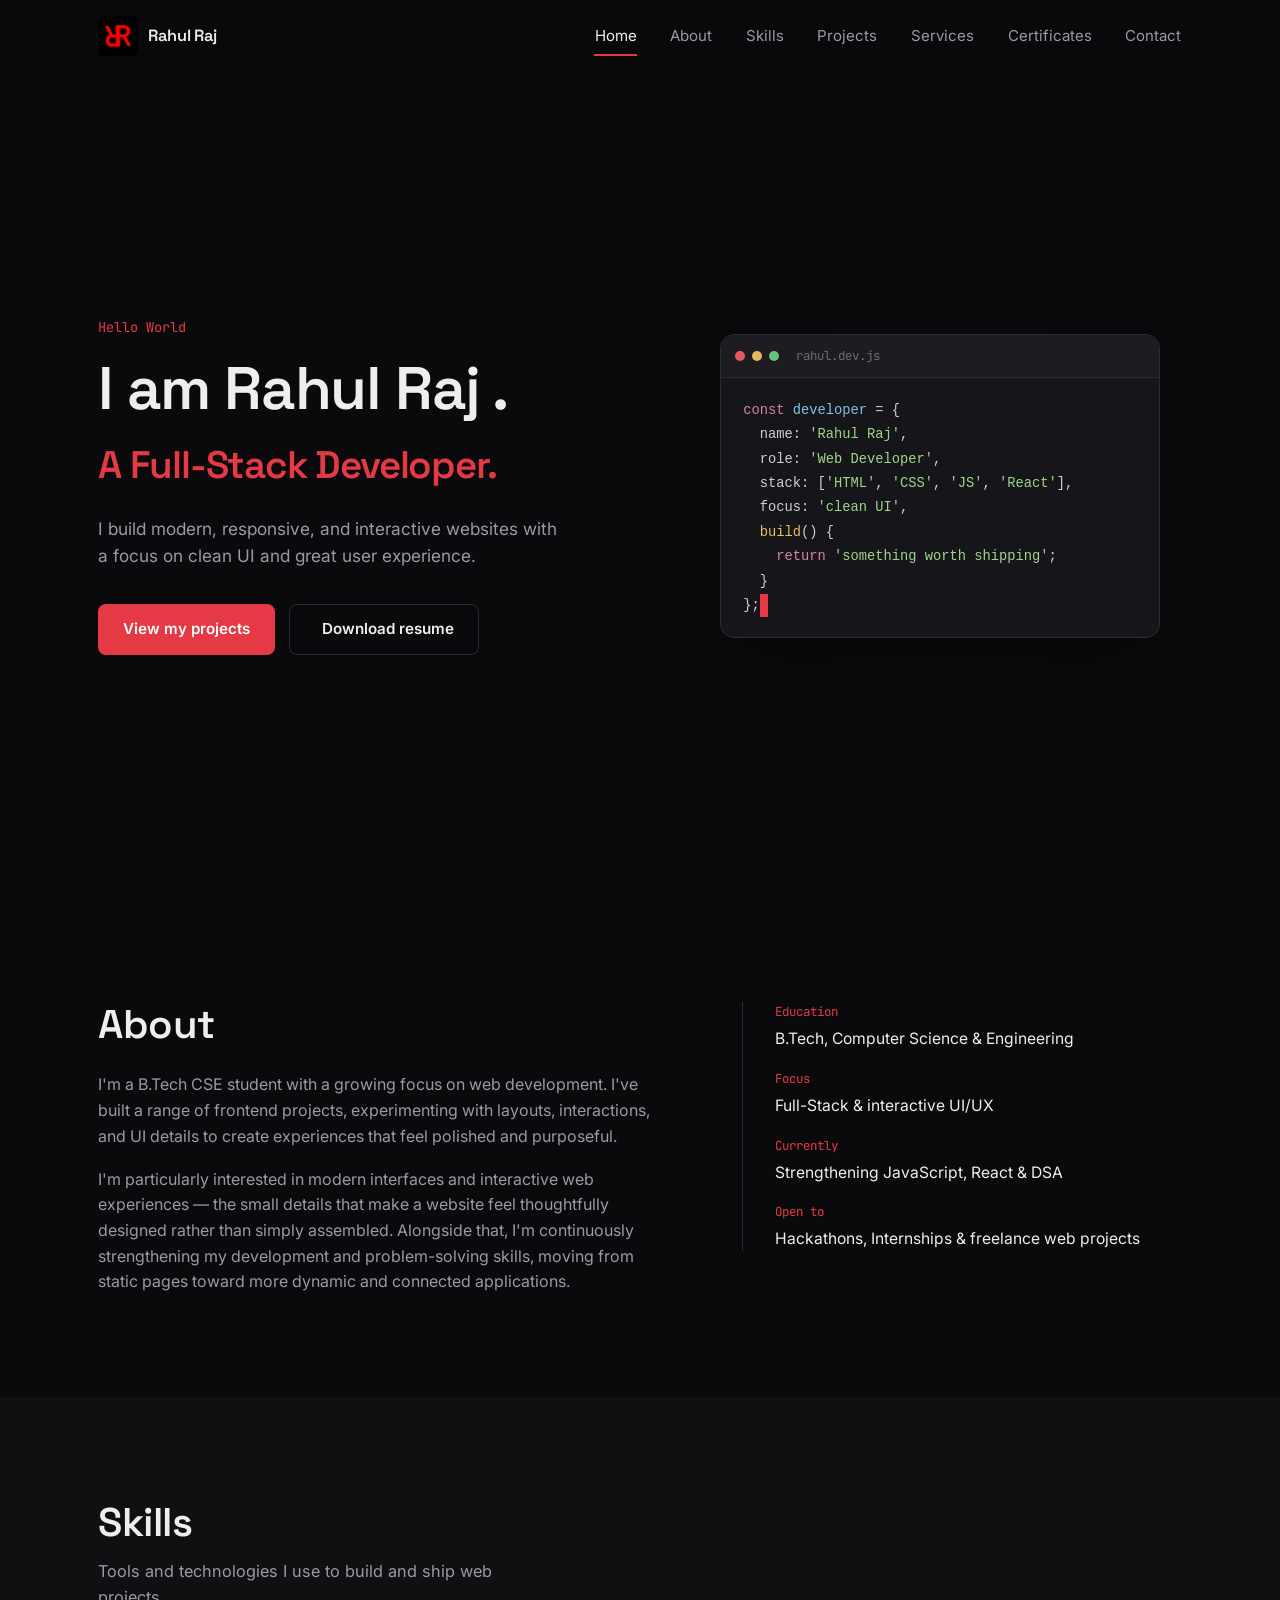
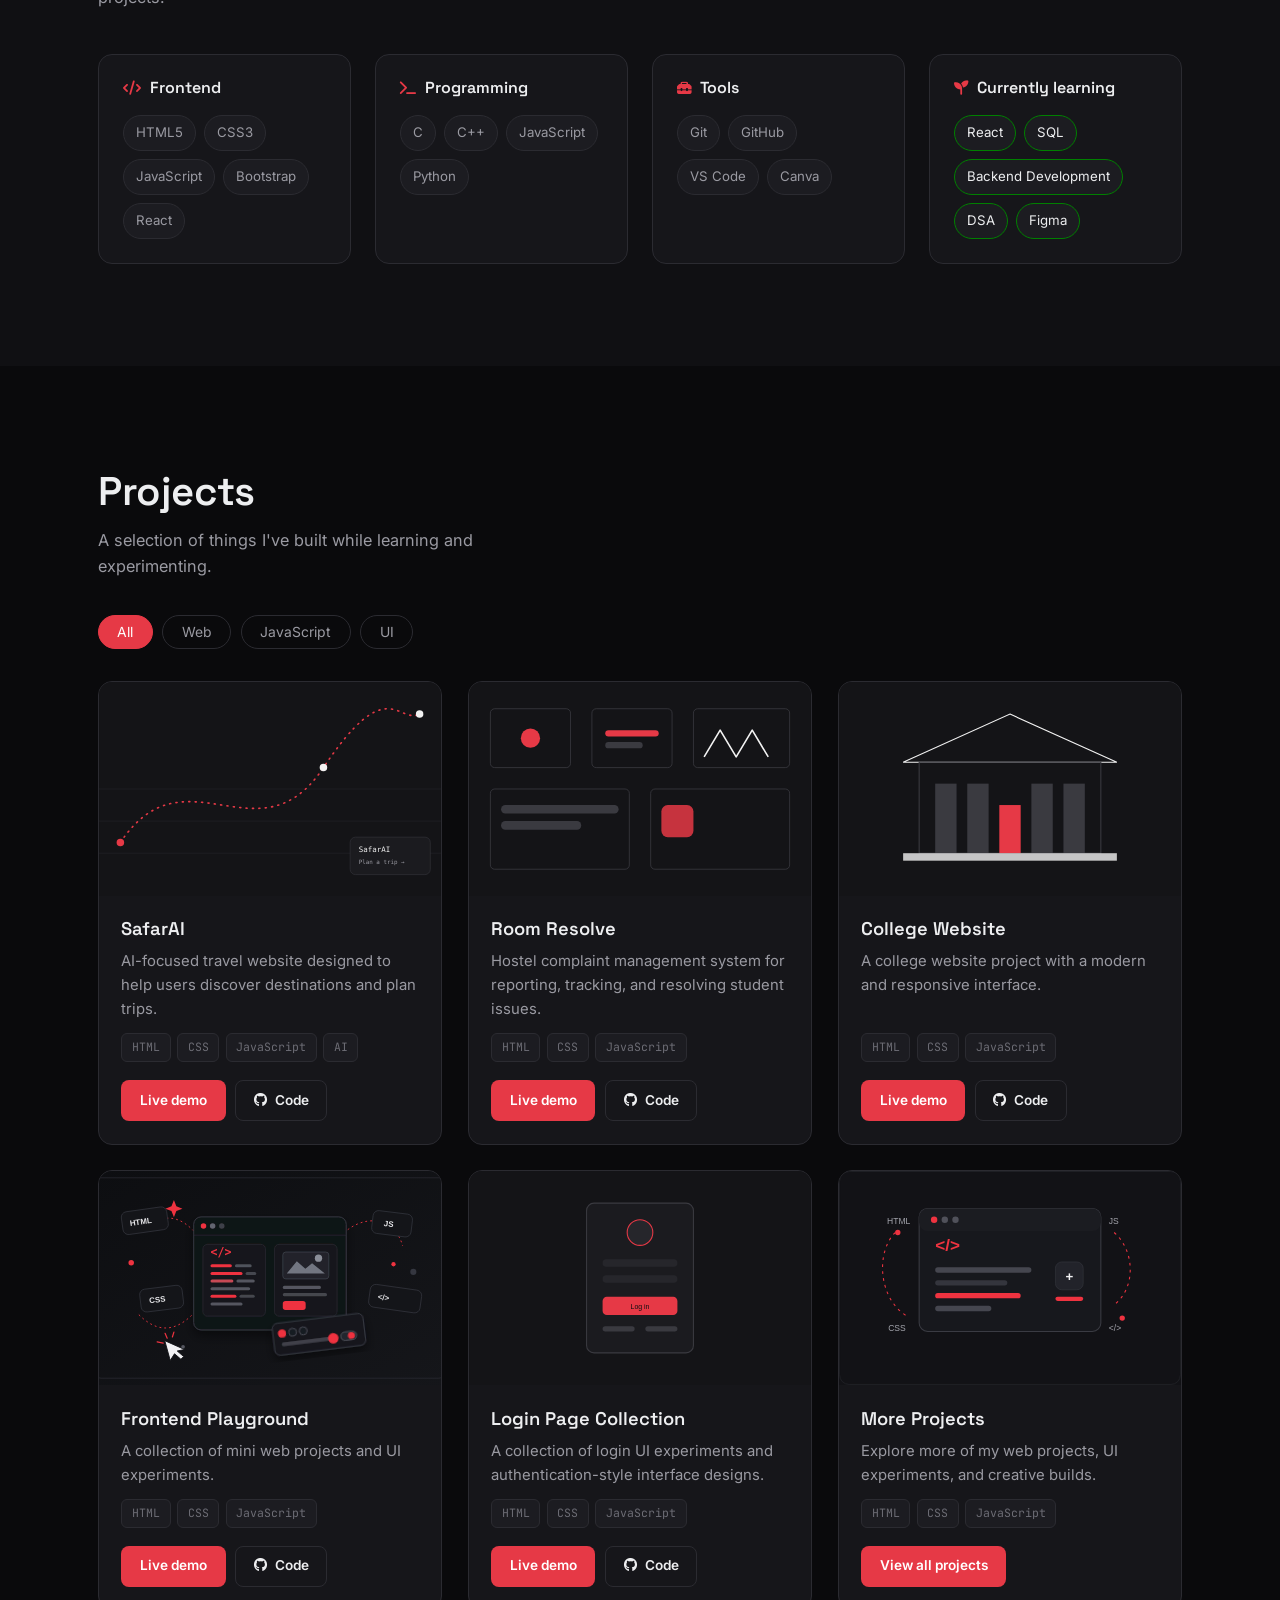
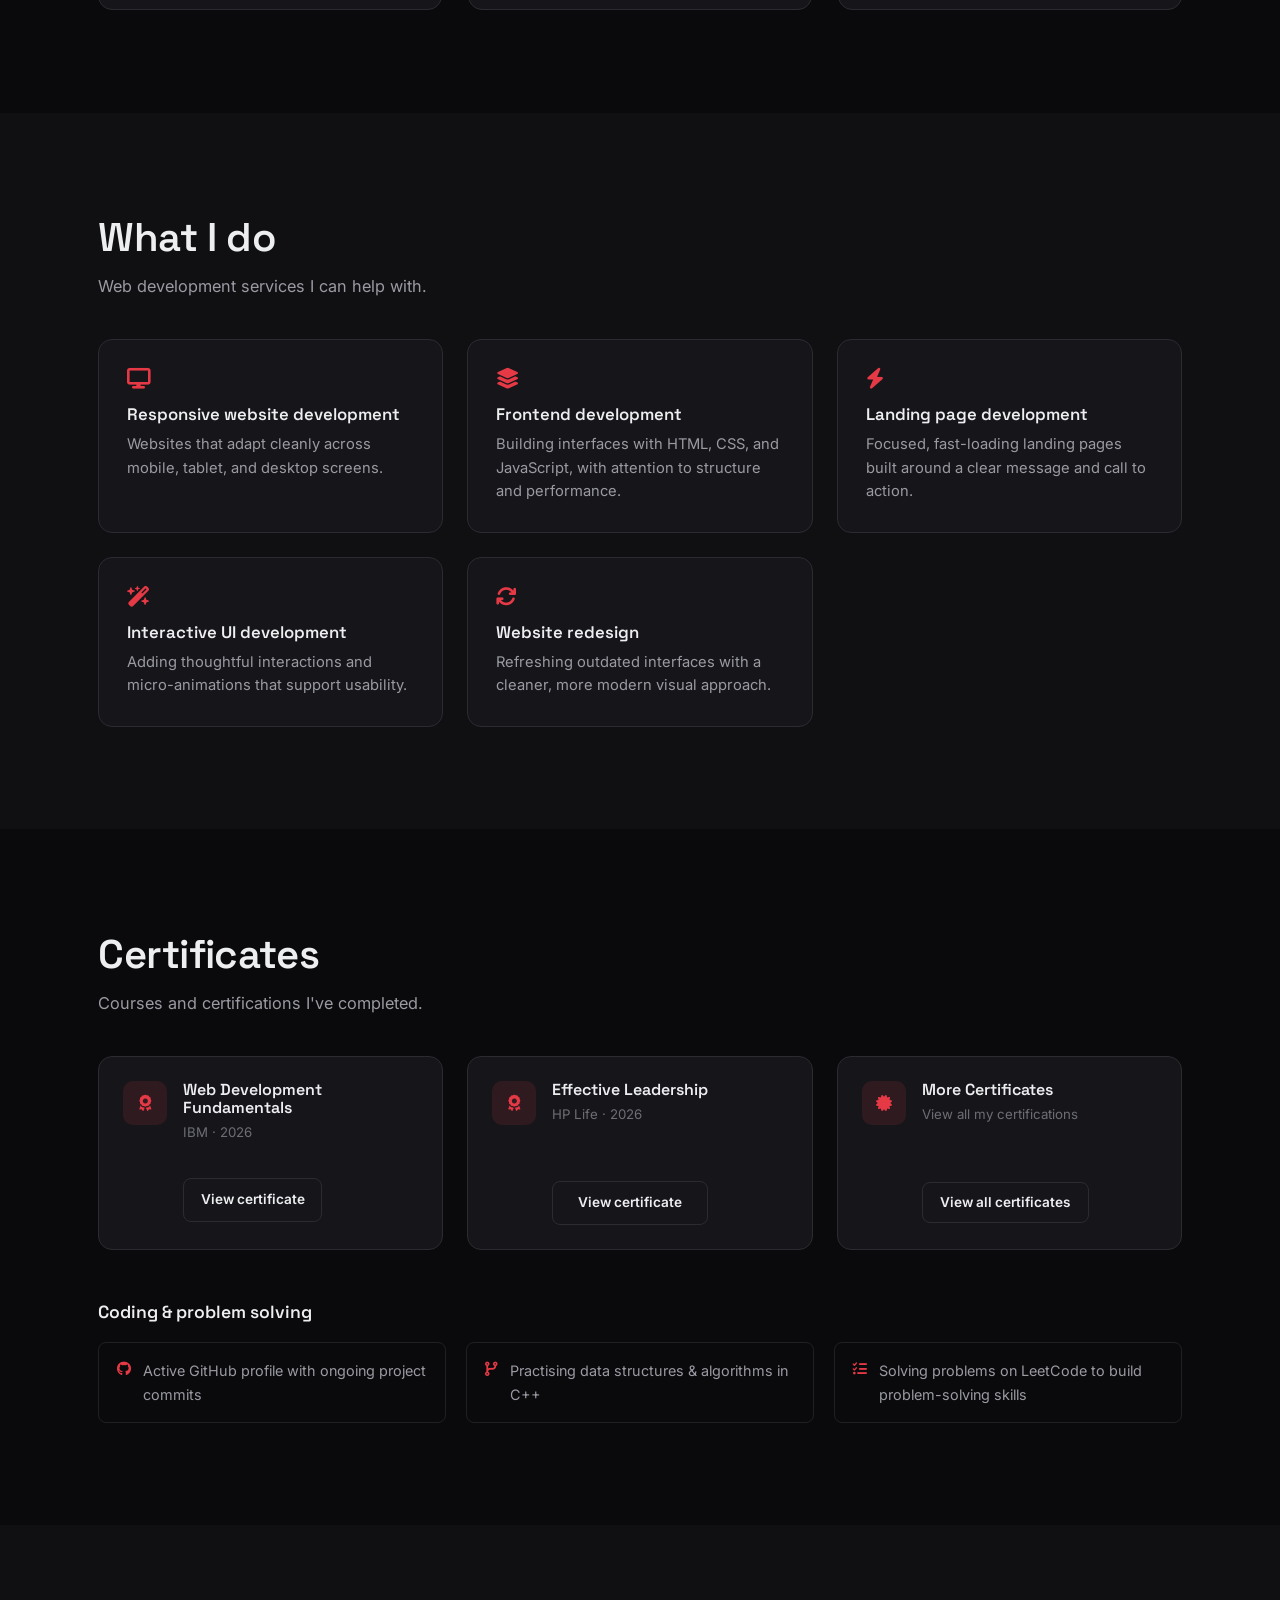
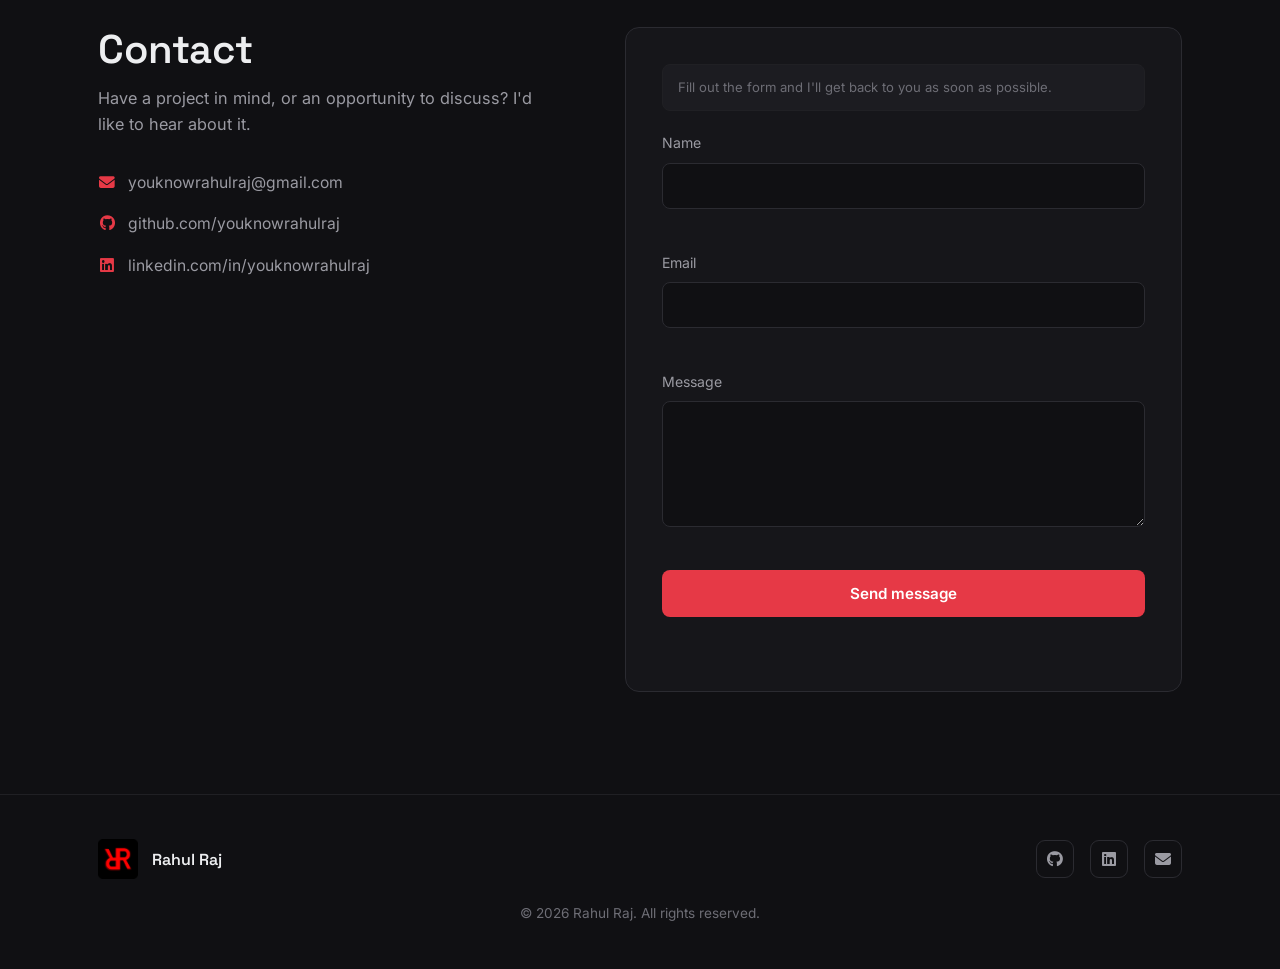
==== commit e2f91cd4: "Add files via upload" ====
--- a/index.html
+++ b/index.html
@@ -1,87 +1,98 @@
 <!DOCTYPE html>
 <html lang="en">
+
 <head>
-<meta charset="UTF-8">
-<meta name="viewport" content="width=device-width, initial-scale=1.0">
-<title>Rahul Raj | Web Developer</title>
-<meta name="description" content="Rahul Raj is a Web Developer building modern, responsive, and interactive web experiences. Explore his projects, skills, certificates, and work.">
-<meta name="keywords" content="Rahul Raj, Web Developer, Frontend Developer, B.Tech CSE, JavaScript Developer, Portfolio">
-<meta name="author" content="Rahul Raj">
-<link rel="canonical" href="https://example.com/">
-
-<!-- Open Graph -->
-<meta property="og:type" content="website">
-<meta property="og:title" content="Rahul Raj | Web Developer">
-<meta property="og:description" content="Rahul Raj is a Web Developer building modern, responsive, and interactive web experiences.">
-<meta property="og:image" content="assets/images/project-safarai.svg">
-<meta property="og:url" content="https://example.com/">
-
-<link rel="icon" type="image/svg+xml" href="assets/icons/favicon.svg">
-
-<!-- Fonts: Space Grotesk (headings/wordmark) + Inter (body) + JetBrains Mono (code accents) -->
-<link rel="preconnect" href="https://fonts.googleapis.com">
-<link rel="preconnect" href="https://fonts.gstatic.com" crossorigin>
-<link href="https://fonts.googleapis.com/css2?family=Space+Grotesk:wght@500;600;700&family=Inter:wght@400;500;600;700&family=JetBrains+Mono:wght@400;500&display=swap" rel="stylesheet">
-
-<!-- Font Awesome -->
-<link rel="stylesheet" href="https://cdnjs.cloudflare.com/ajax/libs/font-awesome/6.5.2/css/all.min.css" integrity="sha512-SnH5WK+bZxgPHs44uWIX+LLJAJ9/2PkPKZ5QiAj6Ta86w+fsb2TkcmfRyVX3pBnMFcV7oQPJkl9QevSCWr3W6A==" crossorigin="anonymous" referrerpolicy="no-referrer">
-
-<link rel="stylesheet" href="css/style.css">
+  <meta charset="UTF-8">
+  <meta name="viewport" content="width=device-width, initial-scale=1.0">
+  <title>Rahul Raj | Web Developer</title>
+  <meta name="description"
+    content="Rahul Raj is a Web Developer building modern, responsive, and interactive web experiences. Explore his projects, skills, certificates, and work.">
+  <meta name="keywords"
+    content="Rahul Raj, Web Developer, Frontend Developer, B.Tech CSE, JavaScript Developer, Portfolio">
+  <meta name="author" content="Rahul Raj">
+  <link rel="canonical" href="https://example.com/">
+
+  <!-- Open Graph -->
+  <meta property="og:type" content="website">
+  <meta property="og:title" content="Rahul Raj | Web Developer">
+  <meta property="og:description"
+    content="Rahul Raj is a Web Developer building modern, responsive, and interactive web experiences.">
+  <meta property="og:image" content="assets/images/project-safarai.svg">
+  <meta property="og:url" content="https://example.com/">
+
+  <link rel="icon" type="image/svg+xml" href="/assets/icons/favicon.png">
+
+  <!-- Fonts: Space Grotesk (headings/wordmark) + Inter (body) + JetBrains Mono (code accents) -->
+  <link rel="preconnect" href="https://fonts.googleapis.com">
+  <link rel="preconnect" href="https://fonts.gstatic.com" crossorigin>
+  <link
+    href="https://fonts.googleapis.com/css2?family=Space+Grotesk:wght@500;600;700&family=Inter:wght@400;500;600;700&family=JetBrains+Mono:wght@400;500&display=swap"
+    rel="stylesheet">
+
+  <!-- Font Awesome -->
+  <link rel="stylesheet" href="https://cdnjs.cloudflare.com/ajax/libs/font-awesome/6.5.2/css/all.min.css"
+    integrity="sha512-SnH5WK+bZxgPHs44uWIX+LLJAJ9/2PkPKZ5QiAj6Ta86w+fsb2TkcmfRyVX3pBnMFcV7oQPJkl9QevSCWr3W6A=="
+    crossorigin="anonymous" referrerpolicy="no-referrer">
+
+  <link rel="stylesheet" href="css/style.css">
+  <link rel="stylesheet" href="/css/certificate.css">
 </head>
+
 <body>
 
-<a class="skip-link" href="#main">Skip to main content</a>
-
-<!-- ================= NAVBAR ================= -->
-<header class="navbar" id="navbar">
-  <div class="navbar-inner">
-    <a href="#home" class="brand" aria-label="Rahul Raj, home">
-      <span class="brand-mark" aria-hidden="true">RR</span>
-      <span class="brand-name">Rahul&nbsp;Raj</span>
-    </a>
-
-    <nav class="nav-links" id="navLinks" aria-label="Primary">
-      <ul>
-        <li><a href="#home" class="nav-link active-link" data-nav>Home</a></li>
-        <li><a href="#about" class="nav-link" data-nav>About</a></li>
-        <li><a href="#skills" class="nav-link" data-nav>Skills</a></li>
-        <li><a href="#projects" class="nav-link" data-nav>Projects</a></li>
-        <li><a href="#services" class="nav-link" data-nav>Services</a></li>
-        <li><a href="#certificates" class="nav-link" data-nav>Certificates</a></li>
-        <li><a href="#contact" class="nav-link" data-nav>Contact</a></li>
-      </ul>
-    </nav>
-
-    <button class="nav-toggle" id="navToggle" aria-label="Open menu" aria-expanded="false" aria-controls="navLinks">
-      <span></span><span></span><span></span>
-    </button>
-  </div>
-</header>
-
-<main id="main">
-
-  <!-- ================= HERO ================= -->
-  <section class="hero" id="home">
-    <div class="hero-inner">
-      <div class="hero-copy">
-        <p class="hero-kicker">Web Developer</p>
-        <h1 class="hero-title">Hi, I'm Rahul Raj.<br>I build for the web.</h1>
-        <p class="hero-lead">I build modern, responsive, and interactive websites with a focus on clean UI and great user experience.</p>
-        <div class="hero-actions">
-          <a href="#projects" class="btn btn-primary">View my projects</a>
-          <a href="assets/resume/Rahul_Raj_Resume.pdf" class="btn btn-ghost" download>
-            <i class="fa-solid fa-arrow-down-to-bracket" aria-hidden="true"></i> Download resume
-          </a>
-        </div>
-      </div>
-
-      <div class="hero-visual" aria-hidden="true">
-        <div class="editor-window">
-          <div class="editor-titlebar">
-            <span class="dot dot-red"></span><span class="dot dot-yellow"></span><span class="dot dot-green"></span>
-            <span class="editor-filename">rahul.dev.js</span>
-          </div>
-          <pre class="editor-body"><code><span class="tok-key">const</span> <span class="tok-var">developer</span> = {
+  <a class="skip-link" href="#main">Skip to main content</a>
+
+  <!-- ================= NAVBAR ================= -->
+  <header class="navbar" id="navbar">
+    <div class="navbar-inner">
+      <a href="#home" class="brand" aria-label="Rahul Raj, home">
+        <span class="brand-mark" aria-hidden="true"><img src="/assets/icons/favicon.png" alt="Name icon"></span>
+        <span class="brand-name">Rahul&nbsp;Raj</span>
+      </a>
+
+      <nav class="nav-links" id="navLinks" aria-label="Primary">
+        <ul>
+          <li><a href="#home" class="nav-link active-link" data-nav>Home</a></li>
+          <li><a href="#about" class="nav-link" data-nav>About</a></li>
+          <li><a href="#skills" class="nav-link" data-nav>Skills</a></li>
+          <li><a href="#projects" class="nav-link" data-nav>Projects</a></li>
+          <li><a href="#services" class="nav-link" data-nav>Services</a></li>
+          <li><a href="#certificates" class="nav-link" data-nav>Certificates</a></li>
+          <li><a href="#contact" class="nav-link" data-nav>Contact</a></li>
+        </ul>
+      </nav>
+
+      <button class="nav-toggle" id="navToggle" aria-label="Open menu" aria-expanded="false" aria-controls="navLinks">
+        <span></span><span></span><span></span>
+      </button>
+    </div>
+  </header>
+
+  <main id="main">
+
+    <!-- ================= HERO ================= -->
+    <section class="hero" id="home">
+      <div class="hero-inner">
+        <div class="hero-copy">
+          <p class="hero-kicker">Hello World</p>
+          <h1 class="hero-title">I am Rahul Raj .<br><span>A Full-Stack Developer.</span></h1>
+          <p class="hero-lead">I build modern, responsive, and interactive websites with a focus on clean UI and great
+            user experience.</p>
+          <div class="hero-actions">
+            <a href="#projects" class="btn btn-primary">View my projects</a>
+            <a href="assets/resume/Rahul_Raj_Resume.pdf" class="btn btn-ghost" download>
+              <i class="fa-solid fa-arrow-down-to-bracket" aria-hidden="true"></i> Download resume
+            </a>
+          </div>
+        </div>
+
+        <div class="hero-visual" aria-hidden="true">
+          <div class="editor-window">
+            <div class="editor-titlebar">
+              <span class="dot dot-red"></span><span class="dot dot-yellow"></span><span class="dot dot-green"></span>
+              <span class="editor-filename">rahul.dev.js</span>
+            </div>
+            <pre class="editor-body"><code><span class="tok-key">const</span> <span class="tok-var">developer</span> = {
   <span class="tok-prop">name</span>: <span class="tok-str">'Rahul Raj'</span>,
   <span class="tok-prop">role</span>: <span class="tok-str">'Web Developer'</span>,
   <span class="tok-prop">stack</span>: [<span class="tok-str">'HTML'</span>, <span class="tok-str">'CSS'</span>, <span class="tok-str">'JS'</span>, <span class="tok-str">'React'</span>],
@@ -90,366 +101,457 @@
     <span class="tok-key">return</span> <span class="tok-str">'something worth shipping'</span>;
   }
 };<span class="caret">&nbsp;</span></code></pre>
-        </div>
+          </div>
+        </div>
+      </div>
+
+    </section>
+
+    <!-- ================= ABOUT ================= -->
+    <section class="section" id="about">
+      <div class="section-inner about-grid">
+        <div class="about-copy">
+          <h2 class="section-title">About</h2>
+          <p>I'm a B.Tech CSE student with a growing focus on web development. I've built a range of frontend projects,
+            experimenting with layouts, interactions, and UI details to create experiences that feel polished and
+            purposeful.</p>
+          <p>I'm particularly interested in modern interfaces and interactive web experiences — the small details that
+            make a website feel thoughtfully designed rather than simply assembled. Alongside that, I'm continuously
+            strengthening my development and problem-solving skills, moving from static pages toward more dynamic and
+            connected applications.</p>
+        </div>
+        <div class="about-facts">
+          <div class="fact-item">
+            <span class="fact-label">Education</span>
+            <span class="fact-value">B.Tech, Computer Science &amp; Engineering</span>
+          </div>
+          <div class="fact-item">
+            <span class="fact-label">Focus</span>
+            <span class="fact-value">Full-Stack &amp; interactive UI/UX</span>
+          </div>
+          <div class="fact-item">
+            <span class="fact-label">Currently</span>
+            <span class="fact-value">Strengthening JavaScript, React &amp; DSA</span>
+          </div>
+          <div class="fact-item">
+            <span class="fact-label">Open to</span>
+            <span class="fact-value">Hackathons, Internships &amp; freelance web projects</span>
+          </div>
+        </div>
+      </div>
+    </section>
+
+    <!-- ================= SKILLS ================= -->
+    <section class="section section-alt" id="skills">
+      <div class="section-inner">
+        <h2 class="section-title">Skills</h2>
+        <p class="section-lead">Tools and technologies I use to build and ship web projects.</p>
+
+        <div class="skills-grid">
+          <div class="skill-group">
+            <h3 class="skill-group-title"><i class="fa-solid fa-code" aria-hidden="true"></i> Frontend</h3>
+            <ul class="skill-tags">
+              <li>HTML5</li>
+              <li>CSS3</li>
+              <li>JavaScript</li>
+              <li>Bootstrap</li>
+              <li>React</li>
+            </ul>
+          </div>
+          <div class="skill-group">
+            <h3 class="skill-group-title"><i class="fa-solid fa-terminal" aria-hidden="true"></i> Programming</h3>
+            <ul class="skill-tags">
+              <li>C</li>
+              <li>C++</li>
+              <li>JavaScript</li>
+              <li>Python</li>
+            </ul>
+          </div>
+          <div class="skill-group">
+            <h3 class="skill-group-title"><i class="fa-solid fa-toolbox" aria-hidden="true"></i> Tools</h3>
+            <ul class="skill-tags">
+              <li>Git</li>
+              <li>GitHub</li>
+              <li>VS Code</li>
+              <li>Canva</li>
+            </ul>
+          </div>
+          <div class="skill-group">
+            <h3 class="skill-group-title"><i class="fa-solid fa-seedling" aria-hidden="true"></i> Currently learning
+            </h3>
+            <ul class="skill-tags skill-tags-learning">
+              <li>React</li>
+              <li>SQL</li>
+              <li>Backend Development</li>
+              <li>DSA</li>
+              <li>Figma</li>
+            </ul>
+          </div>
+        </div>
+      </div>
+    </section>
+
+    <!-- ================= PROJECTS ================= -->
+    <section class="section" id="projects">
+      <div class="section-inner">
+        <h2 class="section-title">Projects</h2>
+        <p class="section-lead">A selection of things I've built while learning and experimenting.</p>
+
+        <div class="filter-bar" role="tablist" aria-label="Filter projects by category">
+          <button class="filter-btn is-active" data-filter="all" role="tab" aria-selected="true">All</button>
+          <button class="filter-btn" data-filter="web" role="tab" aria-selected="false">Web</button>
+          <button class="filter-btn" data-filter="javascript" role="tab" aria-selected="false">JavaScript</button>
+          <button class="filter-btn" data-filter="ui" role="tab" aria-selected="false">UI</button>
+        </div>
+
+        <div class="projects-grid" id="projectsGrid">
+
+          <article class="project-card" data-category="web javascript">
+            <div class="project-media">
+              <img src="assets/images/project-safarai.svg"
+                alt="Screenshot placeholder of the SafarAI travel planning website" loading="lazy" width="640"
+                height="400">
+            </div>
+            <div class="project-body">
+              <h3 class="project-title">SafarAI</h3>
+              <p class="project-desc">AI-focused travel website designed to help users discover destinations and plan
+                trips.</p>
+              <ul class="tech-tags">
+                <li>HTML</li>
+                <li>CSS</li>
+                <li>JavaScript</li>
+                <li>AI</li>
+              </ul>
+              <div class="project-actions">
+                <a href="https://safarai-cyan.vercel.app/" class="btn btn-small btn-primary"
+                  aria-label="View live demo of SafarAI">Live demo</a>
+                <a href="https://github.com/youknowrahulraj/safarAI.git" class="btn btn-small btn-ghost"
+                  aria-label="View SafarAI source code on GitHub"><i class="fa-brands fa-github" aria-hidden="true"></i>
+                  Code</a>
+              </div>
+            </div>
+          </article>
+
+          <article class="project-card" data-category="web ui">
+            <div class="project-media">
+              <img src="assets/images/room-resolve.svg" alt="Screenshot placeholder of the Frontend Playground project"
+                loading="lazy" width="640" height="400">
+            </div>
+            <div class="project-body">
+              <h3 class="project-title">Room Resolve</h3>
+              <p class="project-desc">Hostel complaint management system for reporting, tracking, and resolving student
+                issues.
+              </p>
+              <ul class="tech-tags">
+                <li>HTML</li>
+                <li>CSS</li>
+                <li>JavaScript</li>
+              </ul>
+              <div class="project-actions">
+                <a href="https://roomresolve.onrender.com/" class="btn btn-small btn-primary"
+                  aria-label="View live demo of Room Resolve">Live
+                  demo</a>
+                <a href="https://github.com/youknowrahulraj/RoomResolve.git" class="btn btn-small btn-ghost"
+                  aria-label="View Room Resolve source code on GitHub"><i class="fa-brands fa-github"
+                    aria-hidden="true"></i> Code</a>
+              </div>
+            </div>
+          </article>
+
+          <article class="project-card" data-category="web ui">
+            <div class="project-media">
+              <img src="assets/images/project-college.svg" alt="Screenshot placeholder of the College Website project"
+                loading="lazy" width="640" height="400">
+            </div>
+            <div class="project-body">
+              <h3 class="project-title">College Website</h3>
+              <p class="project-desc">A college website project with a modern and responsive interface.</p>
+              <ul class="tech-tags">
+                <li>HTML</li>
+                <li>CSS</li>
+                <li>JavaScript</li>
+              </ul>
+              <div class="project-actions">
+                <a href="https://college-website-nu-khaki.vercel.app/department/civil.html"
+                  class="btn btn-small btn-primary" aria-label="View live demo of College Website">Live
+                  demo</a>
+                <a href="https://github.com/youknowrahulraj/College-Website.git" class="btn btn-small btn-ghost"
+                  aria-label="View College Website source code on GitHub"><i class="fa-brands fa-github"
+                    aria-hidden="true"></i> Code</a>
+              </div>
+            </div>
+          </article>
+
+          <article class="project-card" data-category="javascript ui">
+            <div class="project-media">
+              <img src="assets/images/frontend-playground.svg"
+                alt="Screenshot placeholder A collection of mini web projects" loading="lazy" width="640" height="400">
+            </div>
+            <div class="project-body">
+              <h3 class="project-title">Frontend Playground</h3>
+              <p class="project-desc">A collection of mini web projects and UI experiments.</p>
+              <ul class="tech-tags">
+                <li>HTML</li>
+                <li>CSS</li>
+                <li>JavaScript</li>
+              </ul>
+              <div class="project-actions">
+                <a href="https://youknowrahulraj.github.io/Frontend-Playground/" class="btn btn-small btn-primary"
+                  aria-label="View live demo of mini web projects">Live
+                  demo</a>
+                <a href="https://github.com/youknowrahulraj/Frontend-Playground.git" class="btn btn-small btn-ghost"
+                  aria-label="View mini web projects source code on GitHub"><i class="fa-brands fa-github"
+                    aria-hidden="true"></i> Code</a>
+              </div>
+            </div>
+          </article>
+
+          <article class="project-card" data-category="ui">
+            <div class="project-media">
+              <img src="assets/images/project-login.svg"
+                alt="Screenshot placeholder of the Login Page Collection project" loading="lazy" width="640"
+                height="400">
+            </div>
+            <div class="project-body">
+              <h3 class="project-title">Login Page Collection</h3>
+              <p class="project-desc">A collection of login UI experiments and authentication-style interface designs.
+              </p>
+              <ul class="tech-tags">
+                <li>HTML</li>
+                <li>CSS</li>
+                <li>JavaScript</li>
+              </ul>
+              <div class="project-actions">
+                <a href="#" class="btn btn-small btn-primary" aria-label="View live demo of Login Page Collection">Live
+                  demo</a>
+                <a href="#" class="btn btn-small btn-ghost"
+                  aria-label="View Login Page Collection source code on GitHub"><i class="fa-brands fa-github"
+                    aria-hidden="true"></i> Code</a>
+              </div>
+            </div>
+          </article>
+
+          <article class="project-card" data-category="all">
+            <div class="project-media">
+              <img src="assets/images/more-projects.svg" alt="More web projects and experiments" loading="lazy"
+                width="640" height="400">
+            </div>
+            <div class="project-body">
+              <h3 class="project-title">More Projects</h3>
+              <p class="project-desc">Explore more of my web projects, UI experiments, and creative builds.</p>
+              <ul class="tech-tags">
+                <li>HTML</li>
+                <li>CSS</li>
+                <li>JavaScript</li>
+              </ul>
+              <div class="project-actions">
+                <a href="/html/project.html" class="btn btn-small btn-primary" aria-label="View all projects">View all
+                  projects</a>
+              </div>
+            </div>
+          </article>
+
+        </div>
+
+        <p class="filter-empty" id="filterEmpty" hidden>No projects in this category yet.</p>
+      </div>
+    </section>
+
+    <!-- ================= SERVICES ================= -->
+    <section class="section section-alt" id="services">
+      <div class="section-inner">
+        <h2 class="section-title">What I do</h2>
+        <p class="section-lead">Web development services I can help with.</p>
+
+        <div class="services-grid">
+          <div class="service-card">
+            <i class="fa-solid fa-display service-icon" aria-hidden="true"></i>
+            <h3 class="service-title">Responsive website development</h3>
+            <p class="service-desc">Websites that adapt cleanly across mobile, tablet, and desktop screens.</p>
+          </div>
+          <div class="service-card">
+            <i class="fa-solid fa-layer-group service-icon" aria-hidden="true"></i>
+            <h3 class="service-title">Frontend development</h3>
+            <p class="service-desc">Building interfaces with HTML, CSS, and JavaScript, with attention to structure and
+              performance.</p>
+          </div>
+          <div class="service-card">
+            <i class="fa-solid fa-bolt service-icon" aria-hidden="true"></i>
+            <h3 class="service-title">Landing page development</h3>
+            <p class="service-desc">Focused, fast-loading landing pages built around a clear message and call to action.
+            </p>
+          </div>
+          <div class="service-card">
+            <i class="fa-solid fa-wand-magic-sparkles service-icon" aria-hidden="true"></i>
+            <h3 class="service-title">Interactive UI development</h3>
+            <p class="service-desc">Adding thoughtful interactions and micro-animations that support usability.</p>
+          </div>
+          <div class="service-card">
+            <i class="fa-solid fa-arrows-rotate service-icon" aria-hidden="true"></i>
+            <h3 class="service-title">Website redesign</h3>
+            <p class="service-desc">Refreshing outdated interfaces with a cleaner, more modern visual approach.</p>
+          </div>
+        </div>
+      </div>
+    </section>
+
+    <!-- ================= CERTIFICATES ================= -->
+    <section class="section" id="certificates">
+      <div class="section-inner">
+        <h2 class="section-title">Certificates</h2>
+        <p class="section-lead">Courses and certifications I've completed.</p>
+
+        <div class="cert-grid">
+          <div class="cert-card">
+            <div class="cert-icon"><i class="fa-solid fa-award" aria-hidden="true"></i></div>
+            <div class="cert-body">
+              <h3 class="cert-name">Web Development<br>Fundamentals</h3>
+              <p class="cert-meta">IBM &middot; 2026</p>
+              <a href="/assets/certificates/IBM Web Development Fundamentals/Web Development Fundamentals.pdf"
+                class="btn btn-small btn-ghost view-certificate">
+                View certificate</a>
+            </div>
+          </div>
+          <div class="cert-card">
+            <div class="cert-icon"><i class="fa-solid fa-award" aria-hidden="true"></i></div>
+            <div class="cert-body">
+              <h3 class="cert-name">Effective Leadership</h3>
+              <p class="cert-meta">HP Life &middot; 2026 <br> &ThinSpace;</p>
+              <a href="/assets/certificates/HP Life Effective Leadership.pdf"
+                class="btn btn-small btn-ghost view-certificate">View
+                certificate</a>
+            </div>
+          </div>
+          <div class="cert-card more-cert-card">
+            <div class="cert-icon">
+              <i class="fa-solid fa-certificate" aria-hidden="true"></i>
+            </div>
+
+            <div class="cert-body">
+              <h3 class="cert-name">More Certificates</h3>
+              <p class="cert-meta">View all my certifications<br> &ThinSpace;<br> &ThinSpace;</p>
+
+              <a href="html/certificate.html" class="btn btn-small btn-ghost">
+                View all certificates
+              </a>
+            </div>
+          </div>
+        </div>
+
+        <div class="achievements">
+          <h3 class="achievements-title">Coding &amp; problem solving</h3>
+          <div class="achievements-row">
+            <div class="achv-item"><i class="fa-brands fa-github" aria-hidden="true"></i><span>Active GitHub profile
+                with ongoing project commits</span></div>
+            <div class="achv-item"><i class="fa-solid fa-code-branch" aria-hidden="true"></i><span>Practising data
+                structures &amp; algorithms in C++</span></div>
+            <div class="achv-item"><i class="fa-solid fa-list-check" aria-hidden="true"></i><span>Solving problems on
+                LeetCode to build problem-solving skills</span></div>
+          </div>
+        </div>
+      </div>
+    </section>
+
+    <div class="certificate-modal" id="certificateModal">
+      <div class="certificate-modal-box">
+
+        <button class="certificate-close" id="certificateClose" aria-label="Close certificate">
+          <i class="fa-solid fa-xmark"></i>
+        </button>
+
+        <iframe id="certificateFrame" src="" title="Certificate Preview"></iframe>
+
       </div>
     </div>
 
-    <a href="#about" class="scroll-cue" aria-label="Scroll to About section">
-      <span></span>
-    </a>
-  </section>
-
-  <!-- ================= ABOUT ================= -->
-  <section class="section" id="about">
-    <div class="section-inner about-grid">
-      <div class="about-copy">
-        <h2 class="section-title">About</h2>
-        <p>I'm a B.Tech CSE student with a growing focus on web development. Over the past while, I've built a
-          number of frontend projects, experimenting with layout, interaction, and UI details until they feel right.</p>
-        <p>I'm particularly interested in modern interfaces and interactive web experiences — the kind of small
-          details that make a site feel considered rather than assembled. Alongside that, I'm steadily improving
-          my development and problem-solving skills, moving from static pages toward more dynamic, connected applications.</p>
-      </div>
-      <div class="about-facts">
-        <div class="fact-item">
-          <span class="fact-label">Education</span>
-          <span class="fact-value">B.Tech, Computer Science &amp; Engineering</span>
-        </div>
-        <div class="fact-item">
-          <span class="fact-label">Focus</span>
-          <span class="fact-value">Frontend &amp; interactive UI</span>
-        </div>
-        <div class="fact-item">
-          <span class="fact-label">Currently</span>
-          <span class="fact-value">Strengthening JavaScript, React &amp; DSA</span>
-        </div>
-        <div class="fact-item">
-          <span class="fact-label">Open to</span>
-          <span class="fact-value">Internships &amp; freelance web projects</span>
-        </div>
-      </div>
+    <!-- ================= CONTACT ================= -->
+    <section class="section section-alt" id="contact">
+      <div class="section-inner contact-grid">
+        <div class="contact-copy">
+          <h2 class="section-title">Contact</h2>
+          <p class="section-lead">Have a project in mind, or an opportunity to discuss? I'd like to hear about it.</p>
+
+          <ul class="contact-links">
+            <li>
+              <a href="mailto:youknowrahulraj@gmail.com">
+                <i class="fa-solid fa-envelope" aria-hidden="true"></i> youknowrahulraj@gmail.com
+              </a>
+            </li>
+            <li>
+              <a href="https://github.com/youknowrahulraj" target="_blank" rel="noopener noreferrer">
+                <i class="fa-brands fa-github" aria-hidden="true"></i> github.com/youknowrahulraj
+              </a>
+            </li>
+            <li>
+              <a href="https://www.linkedin.com/in/youknowrahulraj/" target="_blank" rel="noopener noreferrer">
+                <i class="fa-brands fa-linkedin" aria-hidden="true"></i> linkedin.com/in/youknowrahulraj
+              </a>
+            </li>
+          </ul>
+        </div>
+
+        <form class="contact-form" id="contactForm" action="https://formspree.io/f/mgaedzrg" method="POST">
+          <p class="form-note">
+            Fill out the form and I'll get back to you as soon as possible.
+          </p>
+
+          <div class="form-field">
+            <label for="name">Name</label>
+            <input type="text" id="name" name="name" autocomplete="name" required aria-describedby="nameError">
+            <span class="form-error" id="nameError" role="alert"></span>
+          </div>
+
+          <div class="form-field">
+            <label for="email">Email</label>
+            <input type="email" id="email" name="email" autocomplete="email" required aria-describedby="emailError">
+            <span class="form-error" id="emailError" role="alert"></span>
+          </div>
+
+          <div class="form-field">
+            <label for="message">Message</label>
+            <textarea id="message" name="message" rows="5" required aria-describedby="messageError"></textarea>
+            <span class="form-error" id="messageError" role="alert"></span>
+          </div>
+
+          <button type="submit" class="btn btn-primary btn-block" id="submitButton">
+            Send message
+          </button>
+
+          <p class="form-status" id="formStatus" role="status" aria-live="polite"></p>
+        </form>
+      </div>
+    </section>
+
+  </main>
+
+  <!-- ================= FOOTER ================= -->
+  <footer class="footer">
+    <div class="footer-inner">
+      <div class="footer-brand">
+        <span class="brand-mark" aria-hidden="true"><img src="/assets/icons/favicon.png" alt="Name icon"></span>
+        <div>
+          <p class="footer-name">Rahul Raj</p>
+        </div>
+      </div>
+
+      <div class="footer-social">
+        <a href="https://github.com/youknowrahulraj" target="_blank" rel="noopener noreferrer" aria-label="GitHub"><i
+            class="fa-brands fa-github" aria-hidden="true"></i></a>
+        <a href="https://www.linkedin.com/in/youknowrahulraj/" target="_blank" rel="noopener noreferrer"
+          aria-label="LinkedIn"><i class="fa-brands fa-linkedin" aria-hidden="true"></i></a>
+        <a href="mailto:youknowrahulraj@gmail.com" aria-label="Email"><i class="fa-solid fa-envelope"
+            aria-hidden="true"></i></a>
+      </div>
+
+      <p class="footer-copy">&copy; <span id="year"></span> Rahul Raj. All rights reserved.</p>
     </div>
-  </section>
-
-  <!-- ================= SKILLS ================= -->
-  <section class="section section-alt" id="skills">
-    <div class="section-inner">
-      <h2 class="section-title">Skills</h2>
-      <p class="section-lead">Tools and technologies I use to build and ship web projects.</p>
-
-      <div class="skills-grid">
-        <div class="skill-group">
-          <h3 class="skill-group-title"><i class="fa-solid fa-code" aria-hidden="true"></i> Frontend</h3>
-          <ul class="skill-tags">
-            <li>HTML5</li><li>CSS3</li><li>JavaScript</li><li>Bootstrap</li><li>React</li>
-          </ul>
-        </div>
-        <div class="skill-group">
-          <h3 class="skill-group-title"><i class="fa-solid fa-terminal" aria-hidden="true"></i> Programming</h3>
-          <ul class="skill-tags">
-            <li>C</li><li>C++</li><li>JavaScript</li><li>Python</li>
-          </ul>
-        </div>
-        <div class="skill-group">
-          <h3 class="skill-group-title"><i class="fa-solid fa-toolbox" aria-hidden="true"></i> Tools</h3>
-          <ul class="skill-tags">
-            <li>Git</li><li>GitHub</li><li>VS Code</li><li>Canva</li>
-          </ul>
-        </div>
-        <div class="skill-group">
-          <h3 class="skill-group-title"><i class="fa-solid fa-seedling" aria-hidden="true"></i> Currently learning</h3>
-          <ul class="skill-tags skill-tags-learning">
-            <li>Advanced JavaScript</li><li>React</li><li>Backend Development</li><li>DSA</li><li>Figma</li>
-          </ul>
-        </div>
-      </div>
-    </div>
-  </section>
-
-  <!-- ================= PROJECTS ================= -->
-  <section class="section" id="projects">
-    <div class="section-inner">
-      <h2 class="section-title">Projects</h2>
-      <p class="section-lead">A selection of things I've built while learning and experimenting.</p>
-
-      <div class="filter-bar" role="tablist" aria-label="Filter projects by category">
-        <button class="filter-btn is-active" data-filter="all" role="tab" aria-selected="true">All</button>
-        <button class="filter-btn" data-filter="web" role="tab" aria-selected="false">Web</button>
-        <button class="filter-btn" data-filter="javascript" role="tab" aria-selected="false">JavaScript</button>
-        <button class="filter-btn" data-filter="ui" role="tab" aria-selected="false">UI</button>
-      </div>
-
-      <div class="projects-grid" id="projectsGrid">
-
-        <article class="project-card" data-category="web javascript">
-          <div class="project-media">
-            <img src="assets/images/project-safarai.svg" alt="Screenshot placeholder of the SafarAI travel planning website" loading="lazy" width="640" height="400">
-          </div>
-          <div class="project-body">
-            <h3 class="project-title">SafarAI</h3>
-            <p class="project-desc">AI-focused travel website designed to help users discover destinations and plan trips.</p>
-            <ul class="tech-tags">
-              <li>HTML</li><li>CSS</li><li>JavaScript</li><li>AI</li>
-            </ul>
-            <div class="project-actions">
-              <a href="#" class="btn btn-small btn-primary" aria-label="View live demo of SafarAI">Live demo</a>
-              <a href="#" class="btn btn-small btn-ghost" aria-label="View SafarAI source code on GitHub"><i class="fa-brands fa-github" aria-hidden="true"></i> Code</a>
-            </div>
-          </div>
-        </article>
-
-        <article class="project-card" data-category="web ui">
-          <div class="project-media">
-            <img src="assets/images/project-playground.svg" alt="Screenshot placeholder of the Frontend Playground project" loading="lazy" width="640" height="400">
-          </div>
-          <div class="project-body">
-            <h3 class="project-title">Frontend Playground</h3>
-            <p class="project-desc">A collection of frontend experiments, UI components, animations, and mini projects.</p>
-            <ul class="tech-tags">
-              <li>HTML</li><li>CSS</li><li>JavaScript</li>
-            </ul>
-            <div class="project-actions">
-              <a href="#" class="btn btn-small btn-primary" aria-label="View live demo of Frontend Playground">Live demo</a>
-              <a href="#" class="btn btn-small btn-ghost" aria-label="View Frontend Playground source code on GitHub"><i class="fa-brands fa-github" aria-hidden="true"></i> Code</a>
-            </div>
-          </div>
-        </article>
-
-        <article class="project-card" data-category="web ui">
-          <div class="project-media">
-            <img src="assets/images/project-college.svg" alt="Screenshot placeholder of the College Website project" loading="lazy" width="640" height="400">
-          </div>
-          <div class="project-body">
-            <h3 class="project-title">College Website</h3>
-            <p class="project-desc">A college website project with a modern and responsive interface.</p>
-            <ul class="tech-tags">
-              <li>HTML</li><li>CSS</li><li>JavaScript</li>
-            </ul>
-            <div class="project-actions">
-              <a href="#" class="btn btn-small btn-primary" aria-label="View live demo of College Website">Live demo</a>
-              <a href="#" class="btn btn-small btn-ghost" aria-label="View College Website source code on GitHub"><i class="fa-brands fa-github" aria-hidden="true"></i> Code</a>
-            </div>
-          </div>
-        </article>
-
-        <article class="project-card" data-category="javascript ui">
-          <div class="project-media">
-            <img src="assets/images/project-calculator.svg" alt="Screenshot placeholder of the Web Calculator project" loading="lazy" width="640" height="400">
-          </div>
-          <div class="project-body">
-            <h3 class="project-title">Web Calculator</h3>
-            <p class="project-desc">A responsive calculator for basic arithmetic operations.</p>
-            <ul class="tech-tags">
-              <li>HTML</li><li>CSS</li><li>JavaScript</li>
-            </ul>
-            <div class="project-actions">
-              <a href="#" class="btn btn-small btn-primary" aria-label="View live demo of Web Calculator">Live demo</a>
-              <a href="#" class="btn btn-small btn-ghost" aria-label="View Web Calculator source code on GitHub"><i class="fa-brands fa-github" aria-hidden="true"></i> Code</a>
-            </div>
-          </div>
-        </article>
-
-        <article class="project-card" data-category="javascript">
-          <div class="project-media">
-            <img src="assets/images/project-tictactoe.svg" alt="Screenshot placeholder of the Tic Tac Toe game" loading="lazy" width="640" height="400">
-          </div>
-          <div class="project-body">
-            <h3 class="project-title">Tic Tac Toe</h3>
-            <p class="project-desc">Interactive browser-based Tic Tac Toe game.</p>
-            <ul class="tech-tags">
-              <li>HTML</li><li>CSS</li><li>JavaScript</li>
-            </ul>
-            <div class="project-actions">
-              <a href="#" class="btn btn-small btn-primary" aria-label="View live demo of Tic Tac Toe">Live demo</a>
-              <a href="#" class="btn btn-small btn-ghost" aria-label="View Tic Tac Toe source code on GitHub"><i class="fa-brands fa-github" aria-hidden="true"></i> Code</a>
-            </div>
-          </div>
-        </article>
-
-        <article class="project-card" data-category="ui">
-          <div class="project-media">
-            <img src="assets/images/project-login.svg" alt="Screenshot placeholder of the Login Page Collection project" loading="lazy" width="640" height="400">
-          </div>
-          <div class="project-body">
-            <h3 class="project-title">Login Page Collection</h3>
-            <p class="project-desc">A collection of login UI experiments and authentication-style interface designs.</p>
-            <ul class="tech-tags">
-              <li>HTML</li><li>CSS</li><li>JavaScript</li>
-            </ul>
-            <div class="project-actions">
-              <a href="#" class="btn btn-small btn-primary" aria-label="View live demo of Login Page Collection">Live demo</a>
-              <a href="#" class="btn btn-small btn-ghost" aria-label="View Login Page Collection source code on GitHub"><i class="fa-brands fa-github" aria-hidden="true"></i> Code</a>
-            </div>
-          </div>
-        </article>
-
-      </div>
-
-      <p class="filter-empty" id="filterEmpty" hidden>No projects in this category yet.</p>
-    </div>
-  </section>
-
-  <!-- ================= SERVICES ================= -->
-  <section class="section section-alt" id="services">
-    <div class="section-inner">
-      <h2 class="section-title">What I do</h2>
-      <p class="section-lead">Web development services I can help with.</p>
-
-      <div class="services-grid">
-        <div class="service-card">
-          <i class="fa-solid fa-display service-icon" aria-hidden="true"></i>
-          <h3 class="service-title">Responsive website development</h3>
-          <p class="service-desc">Websites that adapt cleanly across mobile, tablet, and desktop screens.</p>
-        </div>
-        <div class="service-card">
-          <i class="fa-solid fa-layer-group service-icon" aria-hidden="true"></i>
-          <h3 class="service-title">Frontend development</h3>
-          <p class="service-desc">Building interfaces with HTML, CSS, and JavaScript, with attention to structure and performance.</p>
-        </div>
-        <div class="service-card">
-          <i class="fa-solid fa-bolt service-icon" aria-hidden="true"></i>
-          <h3 class="service-title">Landing page development</h3>
-          <p class="service-desc">Focused, fast-loading landing pages built around a clear message and call to action.</p>
-        </div>
-        <div class="service-card">
-          <i class="fa-solid fa-wand-magic-sparkles service-icon" aria-hidden="true"></i>
-          <h3 class="service-title">Interactive UI development</h3>
-          <p class="service-desc">Adding thoughtful interactions and micro-animations that support usability.</p>
-        </div>
-        <div class="service-card">
-          <i class="fa-solid fa-arrows-rotate service-icon" aria-hidden="true"></i>
-          <h3 class="service-title">Website redesign</h3>
-          <p class="service-desc">Refreshing outdated interfaces with a cleaner, more modern visual approach.</p>
-        </div>
-      </div>
-    </div>
-  </section>
-
-  <!-- ================= CERTIFICATES ================= -->
-  <section class="section" id="certificates">
-    <div class="section-inner">
-      <h2 class="section-title">Certificates</h2>
-      <p class="section-lead">Courses and certifications I've completed.</p>
-
-      <div class="cert-grid">
-        <div class="cert-card">
-          <div class="cert-icon"><i class="fa-solid fa-award" aria-hidden="true"></i></div>
-          <div class="cert-body">
-            <h3 class="cert-name">Web Development Fundamentals</h3>
-            <p class="cert-meta">IBM &middot; 2024</p>
-            <a href="#" class="btn btn-small btn-ghost">View certificate</a>
-          </div>
-        </div>
-        <div class="cert-card">
-          <div class="cert-icon"><i class="fa-solid fa-award" aria-hidden="true"></i></div>
-          <div class="cert-body">
-            <h3 class="cert-name">Responsive Web Design</h3>
-            <p class="cert-meta">Placeholder issuer &middot; Add year</p>
-            <a href="#" class="btn btn-small btn-ghost">View certificate</a>
-          </div>
-        </div>
-        <div class="cert-card">
-          <div class="cert-icon"><i class="fa-solid fa-award" aria-hidden="true"></i></div>
-          <div class="cert-body">
-            <h3 class="cert-name">JavaScript Essentials</h3>
-            <p class="cert-meta">Placeholder issuer &middot; Add year</p>
-            <a href="#" class="btn btn-small btn-ghost">View certificate</a>
-          </div>
-        </div>
-      </div>
-
-      <div class="achievements">
-        <h3 class="achievements-title">Coding &amp; problem solving</h3>
-        <div class="achievements-row">
-          <div class="achv-item"><i class="fa-brands fa-github" aria-hidden="true"></i><span>Active GitHub profile with ongoing project commits</span></div>
-          <div class="achv-item"><i class="fa-solid fa-code-branch" aria-hidden="true"></i><span>Practising data structures &amp; algorithms in C++</span></div>
-          <div class="achv-item"><i class="fa-solid fa-list-check" aria-hidden="true"></i><span>Solving problems on LeetCode to build problem-solving skills</span></div>
-        </div>
-      </div>
-    </div>
-  </section>
-
-  <!-- ================= CONTACT ================= -->
-  <section class="section section-alt" id="contact">
-    <div class="section-inner contact-grid">
-      <div class="contact-copy">
-        <h2 class="section-title">Contact</h2>
-        <p class="section-lead">Have a project in mind, or an opportunity to discuss? I'd like to hear about it.</p>
-
-        <ul class="contact-links">
-          <li>
-            <a href="mailto:hello@rahulraj.dev">
-              <i class="fa-solid fa-envelope" aria-hidden="true"></i> hello@rahulraj.dev
-            </a>
-          </li>
-          <li>
-            <a href="https://github.com/yourusername" target="_blank" rel="noopener noreferrer">
-              <i class="fa-brands fa-github" aria-hidden="true"></i> github.com/yourusername
-            </a>
-          </li>
-          <li>
-            <a href="https://linkedin.com/in/yourusername" target="_blank" rel="noopener noreferrer">
-              <i class="fa-brands fa-linkedin" aria-hidden="true"></i> linkedin.com/in/yourusername
-            </a>
-          </li>
-        </ul>
-      </div>
-
-      <form class="contact-form" id="contactForm" novalidate>
-        <p class="form-note">This form isn't connected to an email service yet — see the comment at the top of <code>js/script.js</code> to wire it up with Formspree, EmailJS, or your own backend.</p>
-
-        <div class="form-field">
-          <label for="name">Name</label>
-          <input type="text" id="name" name="name" autocomplete="name" required aria-describedby="nameError">
-          <span class="form-error" id="nameError" role="alert"></span>
-        </div>
-
-        <div class="form-field">
-          <label for="email">Email</label>
-          <input type="email" id="email" name="email" autocomplete="email" required aria-describedby="emailError">
-          <span class="form-error" id="emailError" role="alert"></span>
-        </div>
-
-        <div class="form-field">
-          <label for="message">Message</label>
-          <textarea id="message" name="message" rows="5" required aria-describedby="messageError"></textarea>
-          <span class="form-error" id="messageError" role="alert"></span>
-        </div>
-
-        <button type="submit" class="btn btn-primary btn-block">Send message</button>
-
-        <p class="form-status" id="formStatus" role="status" aria-live="polite"></p>
-      </form>
-    </div>
-  </section>
-
-</main>
-
-<!-- ================= FOOTER ================= -->
-<footer class="footer">
-  <div class="footer-inner">
-    <div class="footer-brand">
-      <span class="brand-mark" aria-hidden="true">RR</span>
-      <div>
-        <p class="footer-name">Rahul Raj</p>
-        <p class="footer-role">Web Developer</p>
-      </div>
-    </div>
-
-    <div class="footer-social">
-      <a href="https://github.com/yourusername" target="_blank" rel="noopener noreferrer" aria-label="GitHub"><i class="fa-brands fa-github" aria-hidden="true"></i></a>
-      <a href="https://linkedin.com/in/yourusername" target="_blank" rel="noopener noreferrer" aria-label="LinkedIn"><i class="fa-brands fa-linkedin" aria-hidden="true"></i></a>
-      <a href="mailto:hello@rahulraj.dev" aria-label="Email"><i class="fa-solid fa-envelope" aria-hidden="true"></i></a>
-    </div>
-
-    <p class="footer-copy">&copy; <span id="year"></span> Rahul Raj. All rights reserved.</p>
-  </div>
-
-  <button class="back-to-top" id="backToTop" aria-label="Back to top">
-    <i class="fa-solid fa-arrow-up" aria-hidden="true"></i>
-  </button>
-</footer>
-
-<script src="js/script.js" defer></script>
+
+    <button class="back-to-top" id="backToTop" aria-label="Back to top">
+      <i class="fa-solid fa-arrow-up" aria-hidden="true"></i>
+    </button>
+  </footer>
+
+  <script src="js/script.js" defer></script>
 </body>
-</html>
+
+</html>
--- a/css/style.css
+++ b/css/style.css
@@ -18,6 +18,8 @@
   --accent-soft: rgba(230, 57, 70, 0.12);
   --accent-border: rgba(230, 57, 70, 0.35);
   --on-accent: #0a0a0c;
+  --hover-effect:#08D9D6;
+  --hover-effect-bg:#116D6E96;
 
   /* Type */
   --font-display: 'Space Grotesk', 'Segoe UI', sans-serif;
@@ -196,8 +198,8 @@
   inset: 0 0 auto 0;
   z-index: 100;
   background: rgba(10, 10, 12, 0.35);
+  -webkit-backdrop-filter: blur(10px);
   backdrop-filter: blur(10px);
-  -webkit-backdrop-filter: blur(10px);
   border-bottom: 1px solid transparent;
   transition: background var(--dur-m) var(--ease), border-color var(--dur-m) var(--ease), box-shadow var(--dur-m) var(--ease);
 }
@@ -222,15 +224,9 @@
 .brand-mark {
   display: inline-grid;
   place-items: center;
-  width: 38px;
-  height: 38px;
-  border-radius: 10px;
-  background: var(--surface-2);
-  border: 1px solid var(--border);
-  color: var(--accent-strong);
-  font-family: var(--font-display);
-  font-weight: 700;
-  font-size: 0.95rem;
+  width: 40px;
+  height: 40px;
+  border-radius: 15px;
 }
 .brand-name {
   font-family: var(--font-display);
@@ -315,6 +311,10 @@
   font-size: clamp(2.4rem, 5.4vw, 3.75rem);
   letter-spacing: -0.02em;
   max-width: 14ch;
+}
+.hero-title span{
+  font-size:clamp(1.4rem, 4.5vw, 2.4rem); 
+  color: var(--accent-strong);
 }
 .hero-lead {
   margin-top: 1.4rem;
@@ -380,32 +380,6 @@
 }
 @keyframes blink { 50% { opacity: 0; } }
 
-.scroll-cue {
-  position: absolute;
-  left: 50%;
-  bottom: 2.2rem;
-  transform: translateX(-50%);
-  width: 26px;
-  height: 42px;
-  border: 2px solid var(--border);
-  border-radius: 20px;
-  display: grid;
-  place-items: start center;
-  padding-top: 8px;
-}
-.scroll-cue span {
-  width: 4px;
-  height: 8px;
-  background: var(--accent-strong);
-  border-radius: 3px;
-  animation: scrollcue 1.8s var(--ease) infinite;
-}
-@keyframes scrollcue {
-  0% { transform: translateY(0); opacity: 1; }
-  70% { transform: translateY(12px); opacity: 0; }
-  100% { opacity: 0; }
-}
-
 /* =========================================================
    About
    ========================================================= */
@@ -472,9 +446,18 @@
   background: var(--surface-2);
   border: 1px solid var(--border);
   color: var(--text-muted);
+  transition: 0.5s;
+  position: relative;
+}
+.skill-tags li:hover{
+  border: 1px solid var(--hover-effect);
+  background: var(--hover-effect-bg);
+  color: white;
+  scale: 1.1;
+  bottom: 2px;
 }
 .skill-tags-learning li {
-  border-color: var(--accent-border);
+  border-color: green;
   color: var(--text);
 }
 
--- a/css/certificate.css
+++ b/css/certificate.css
@@ -0,0 +1,481 @@
+/* =========================================================
+   Certificates Page
+   ========================================================= */
+
+.cert-navbar {
+  position: sticky;
+  top: 0;
+  z-index: 100;
+
+  background: rgba(10, 10, 12, 0.88);
+  -webkit-backdrop-filter: blur(12px);
+  backdrop-filter: blur(12px);
+
+  border-bottom: 1px solid var(--border);
+}
+
+.cert-navbar-inner {
+  max-width: var(--container);
+  min-height: 72px;
+
+  margin: 0 auto;
+  padding: 0 var(--gutter);
+
+  display: flex;
+  align-items: center;
+  justify-content: space-between;
+
+  gap: 1rem;
+}
+
+.cert-brand {
+  display: flex;
+  align-items: center;
+  gap: 0.65rem;
+
+  font-family: var(--font-display);
+  font-weight: 600;
+}
+
+.cert-brand .brand-mark {
+  width: 40px;
+  height: 40px;
+}
+
+.cert-brand .brand-mark img {
+  width: 100%;
+  height: 100%;
+  object-fit: contain;
+}
+
+.back-btn {
+  display: inline-flex;
+  align-items: center;
+  gap: 0.5rem;
+
+  padding: 0.55rem 1rem;
+
+  border: 1px solid var(--border);
+  border-radius: var(--radius-s);
+
+  color: var(--text-muted);
+
+  font-size: 0.88rem;
+
+  transition:
+    color var(--dur-s) var(--ease),
+    border-color var(--dur-s) var(--ease),
+    transform var(--dur-s) var(--ease);
+}
+
+.back-btn:hover {
+  color: var(--accent-strong);
+  border-color: var(--accent-border);
+  transform: translateX(-2px);
+}
+
+
+/* =========================================================
+   Page Header
+   ========================================================= */
+
+.cert-page {
+  min-height: calc(100vh - 72px);
+  padding: clamp(4rem, 8vw, 6rem) 0;
+}
+
+.cert-page-inner {
+  max-width: var(--container);
+
+  margin: 0 auto;
+  padding: 0 var(--gutter);
+}
+
+.cert-header {
+  max-width: 650px;
+}
+
+.cert-kicker {
+  margin-bottom: 0.8rem;
+
+  font-family: var(--font-mono);
+  font-size: 0.8rem;
+
+  color: var(--accent-strong);
+}
+
+.cert-header h1 {
+  font-size: clamp(2.5rem, 6vw, 4.5rem);
+  letter-spacing: -0.03em;
+}
+
+.cert-header > p:last-child {
+  margin-top: 1rem;
+
+  color: var(--text-muted);
+  max-width: 55ch;
+}
+
+
+/* =========================================================
+   Search + Filters
+   ========================================================= */
+
+.cert-controls {
+  margin-top: 3rem;
+
+  display: flex;
+  align-items: center;
+  justify-content: space-between;
+
+  gap: 1rem;
+  flex-wrap: wrap;
+}
+
+.cert-search {
+  position: relative;
+
+  width: min(360px, 100%);
+}
+
+.cert-search i {
+  position: absolute;
+
+  left: 1rem;
+  top: 50%;
+
+  transform: translateY(-50%);
+
+  color: var(--text-faint);
+}
+
+.cert-search input {
+  width: 100%;
+
+  padding: 0.75rem 1rem 0.75rem 2.7rem;
+
+  background: var(--surface);
+
+  border: 1px solid var(--border);
+  border-radius: var(--radius-s);
+
+  color: var(--text);
+
+  outline: none;
+}
+
+.cert-search input:focus {
+  border-color: var(--accent-strong);
+}
+
+.cert-filters {
+  display: flex;
+  flex-wrap: wrap;
+  gap: 0.5rem;
+}
+
+.cert-filter {
+  padding: 0.55rem 1rem;
+
+  border: 1px solid var(--border);
+  border-radius: 999px;
+
+  color: var(--text-muted);
+
+  font-size: 0.85rem;
+
+  transition:
+    color var(--dur-s) var(--ease),
+    background var(--dur-s) var(--ease),
+    border-color var(--dur-s) var(--ease);
+}
+
+.cert-filter:hover {
+  color: var(--text);
+  border-color: var(--text-faint);
+}
+
+.cert-filter.active {
+  background: var(--accent-strong);
+  border-color: var(--accent-strong);
+  color: white;
+}
+
+
+/* =========================================================
+   Certificate Grid
+   ========================================================= */
+
+.all-cert-grid {
+  margin-top: 2.5rem;
+
+  display: grid;
+  grid-template-columns: repeat(3, 1fr);
+
+  gap: 1.5rem;
+}
+
+.certificate-card {
+  display: flex;
+  flex-direction: column;
+
+  padding: 1.5rem;
+
+  background: var(--surface);
+
+  border: 1px solid var(--border);
+  border-radius: var(--radius-m);
+
+  transition:
+    transform var(--dur-m) var(--ease),
+    border-color var(--dur-m) var(--ease),
+    box-shadow var(--dur-m) var(--ease);
+}
+
+.certificate-card:hover {
+  transform: translateY(-5px);
+
+  border-color: var(--accent-border);
+
+  box-shadow: 0 20px 50px rgba(0, 0, 0, 0.25);
+}
+
+.certificate-icon {
+  width: 48px;
+  height: 48px;
+
+  display: grid;
+  place-items: center;
+
+  border-radius: 12px;
+
+  background: var(--accent-soft);
+  color: var(--accent-strong);
+
+  font-size: 1.1rem;
+
+  margin-bottom: 1.4rem;
+}
+
+.certificate-type {
+  display: inline-block;
+
+  font-family: var(--font-mono);
+  font-size: 0.72rem;
+
+  color: var(--accent-strong);
+
+  margin-bottom: 0.55rem;
+}
+
+.certificate-content h2 {
+  font-size: 1.15rem;
+}
+
+.certificate-issuer {
+  margin-top: 0.55rem;
+
+  color: var(--text-muted);
+
+  font-size: 0.9rem;
+}
+
+.certificate-year {
+  margin-top: 0.15rem;
+
+  color: var(--text-faint);
+
+  font-size: 0.82rem;
+}
+
+.view-certificate {
+  margin-top: 1.25rem;
+
+  width: 100%;
+
+  display: inline-flex;
+  align-items: center;
+  justify-content: center;
+
+  gap: 0.5rem;
+
+  padding: 0.65rem 1rem;
+
+  border: 1px solid var(--border);
+  border-radius: var(--radius-s);
+
+  color: var(--text);
+
+  font-size: 0.85rem;
+  font-weight: 600;
+
+  transition:
+    color var(--dur-s) var(--ease),
+    background var(--dur-s) var(--ease),
+    border-color var(--dur-s) var(--ease);
+}
+
+.view-certificate:hover {
+  background: var(--accent-soft);
+  border-color: var(--accent-border);
+  color: var(--accent-strong);
+}
+
+.no-results {
+  display: none;
+
+  margin-top: 3rem;
+
+  text-align: center;
+
+  color: var(--text-faint);
+}
+
+
+/* =========================================================
+   PDF Modal
+   ========================================================= */
+
+.certificate-modal {
+  position: fixed;
+  inset: 0;
+
+  z-index: 9999;
+
+  display: none;
+  align-items: center;
+  justify-content: center;
+
+  padding: 20px;
+
+  background: rgba(0, 0, 0, 0.88);
+}
+
+.certificate-modal.is-open {
+  display: flex;
+}
+
+.certificate-modal-box {
+  position: relative;
+
+  width: min(1100px, 95vw);
+  height: min(850px, 92vh);
+
+  background: #111;
+
+  border: 1px solid var(--border);
+
+  border-radius: var(--radius-m);
+
+  overflow: hidden;
+
+  box-shadow: 0 30px 100px rgba(0, 0, 0, 0.6);
+}
+
+.certificate-modal-box iframe {
+  width: 100%;
+  height: 100%;
+
+  border: none;
+}
+
+.certificate-close {
+  position: absolute;
+
+  top: 12px;
+  right: 12px;
+
+  z-index: 10;
+
+  width: 40px;
+  height: 40px;
+
+  display: grid;
+  place-items: center;
+
+  border-radius: 50%;
+
+  background: rgba(20, 20, 20, 0.9);
+
+  border: 1px solid var(--border);
+
+  color: white;
+
+  font-size: 1rem;
+
+  cursor: pointer;
+
+  transition:
+    background var(--dur-s) var(--ease),
+    transform var(--dur-s) var(--ease);
+}
+
+.certificate-close:hover {
+  background: var(--accent-strong);
+  transform: rotate(90deg);
+}
+
+
+/* =========================================================
+   Responsive
+   ========================================================= */
+
+@media (max-width: 1024px) {
+
+  .all-cert-grid {
+    grid-template-columns: repeat(2, 1fr);
+  }
+
+}
+
+@media (max-width: 640px) {
+
+  .cert-navbar-inner {
+    min-height: 64px;
+  }
+
+  .back-btn {
+    font-size: 0;
+    width: 40px;
+    height: 40px;
+    justify-content: center;
+  }
+
+  .back-btn i {
+    font-size: 0.9rem;
+  }
+
+  .cert-page {
+    padding-top: 3.5rem;
+  }
+
+  .cert-controls {
+    align-items: stretch;
+  }
+
+  .cert-search {
+    width: 100%;
+  }
+
+  .cert-filters {
+    width: 100%;
+  }
+
+  .cert-filter {
+    flex: 1;
+  }
+
+  .all-cert-grid {
+    grid-template-columns: 1fr;
+  }
+
+  .certificate-modal {
+    padding: 10px;
+  }
+
+  .certificate-modal-box {
+    width: 100%;
+    height: 90vh;
+  }
+
+}
